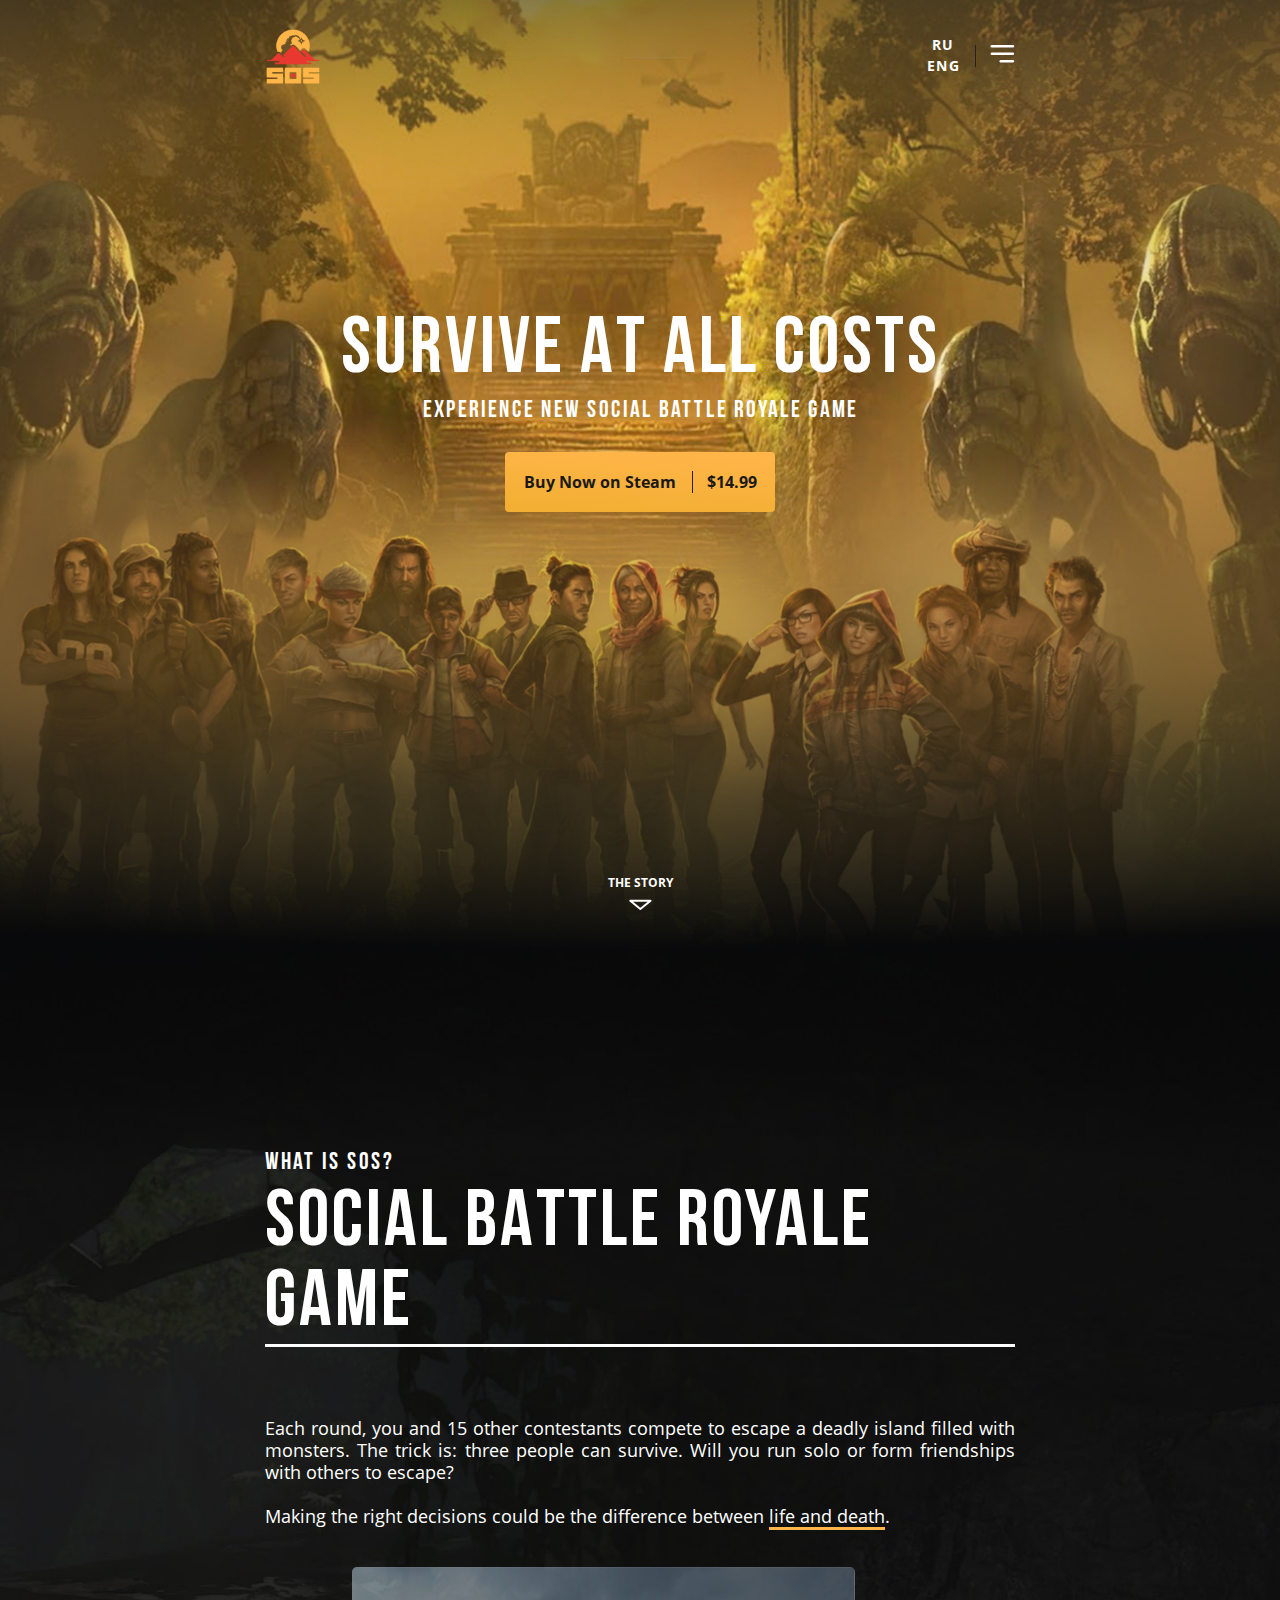
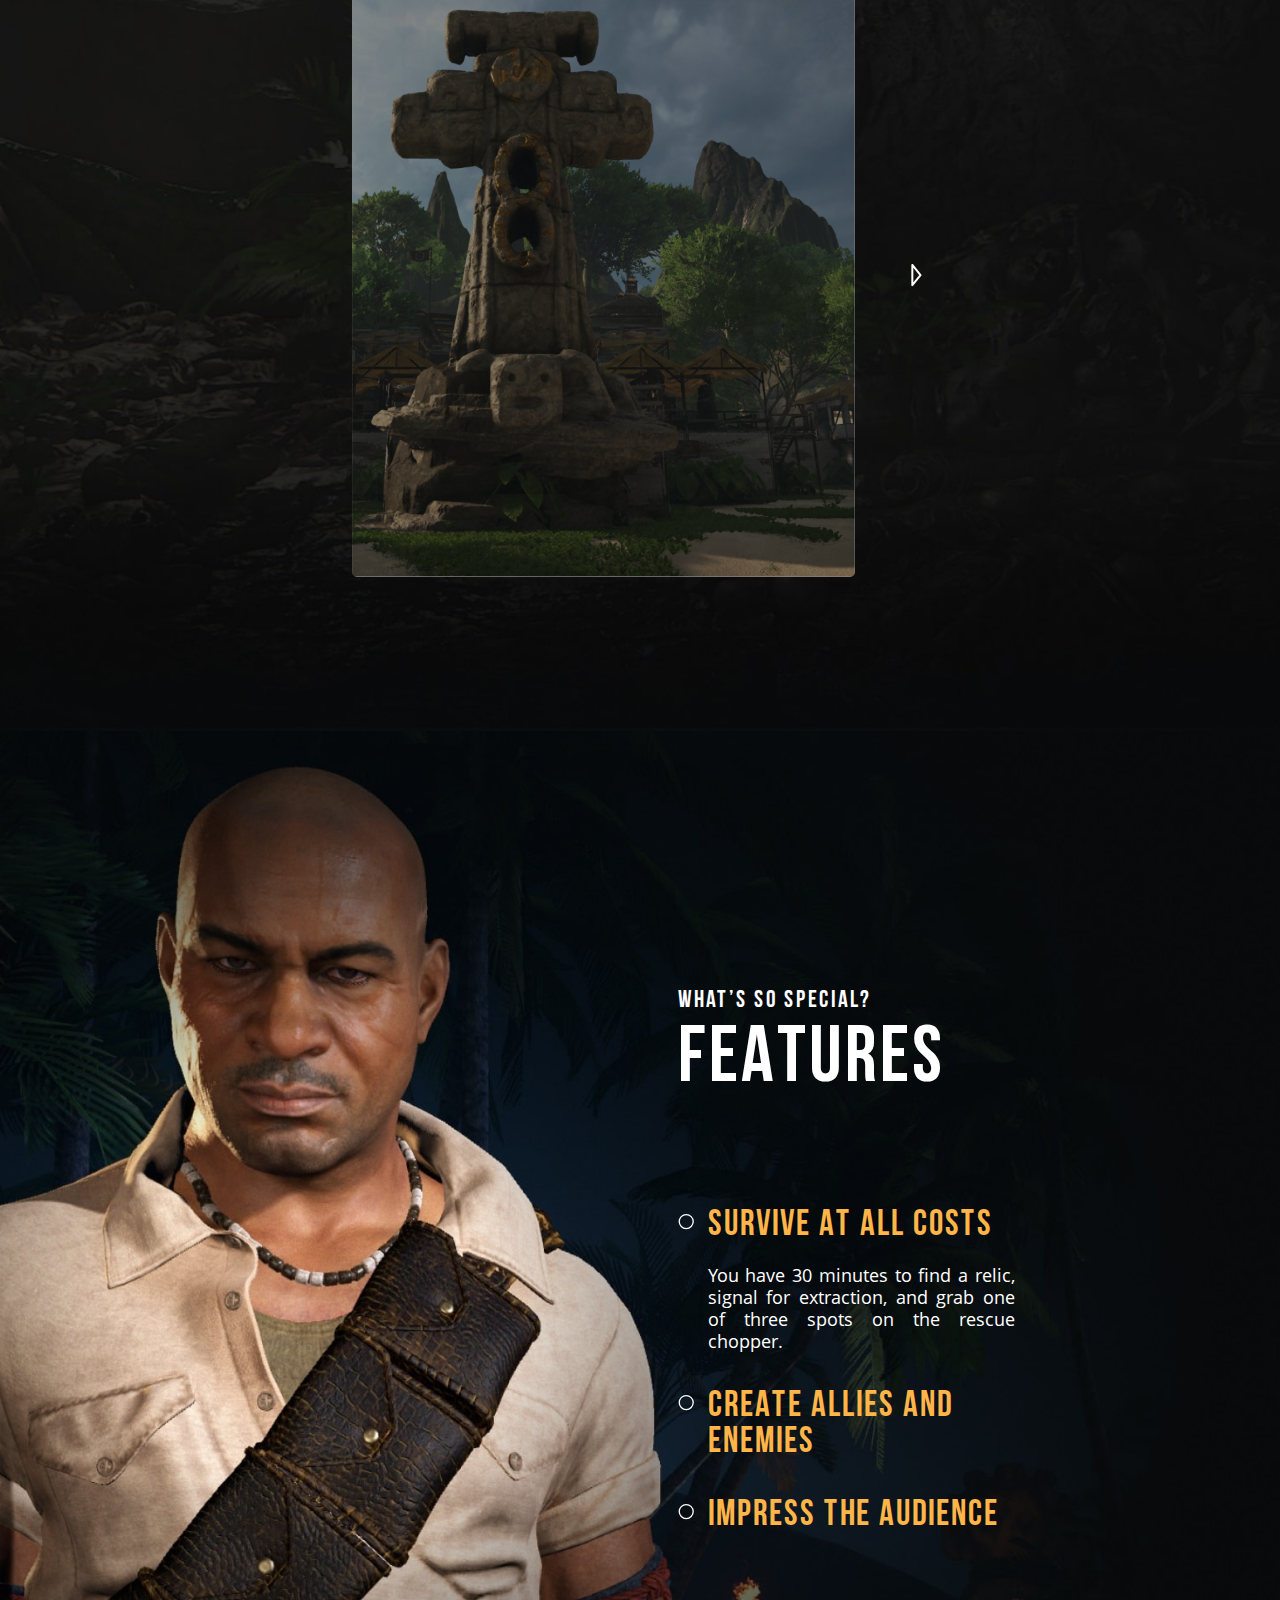
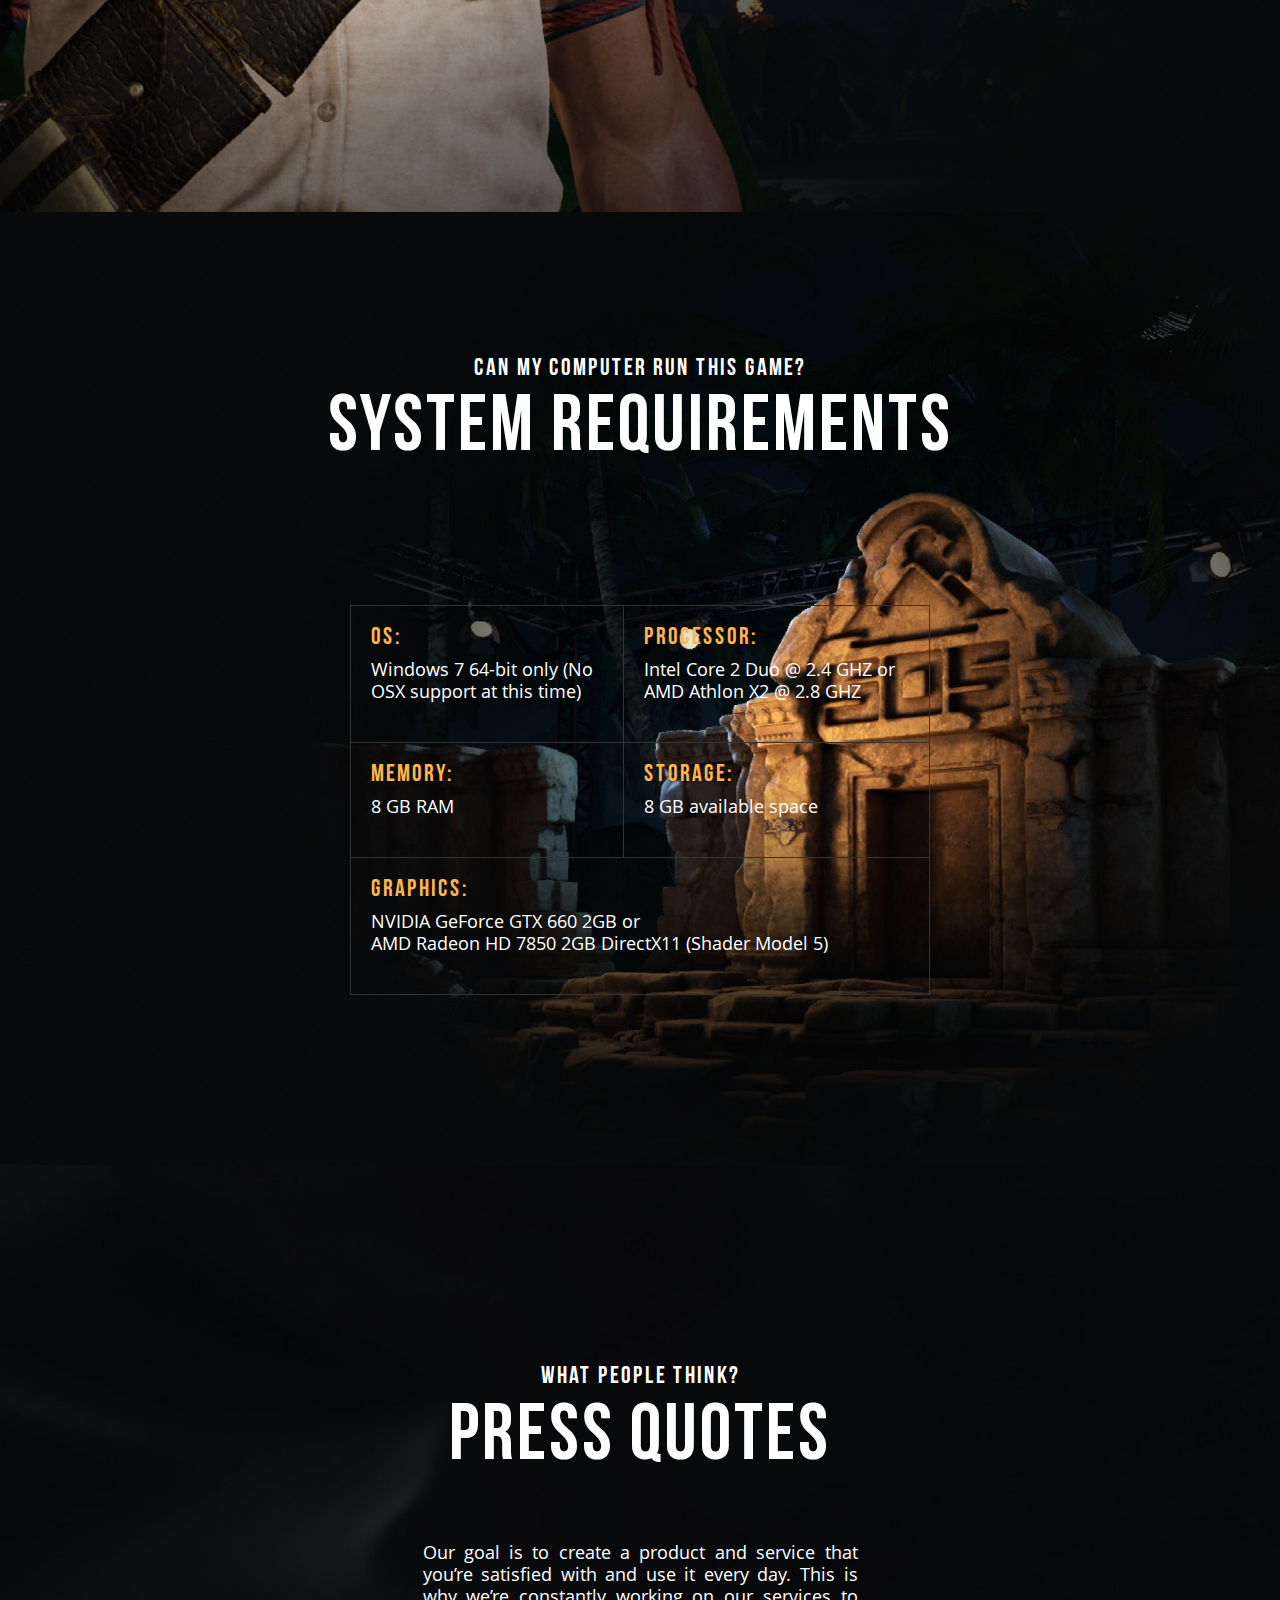
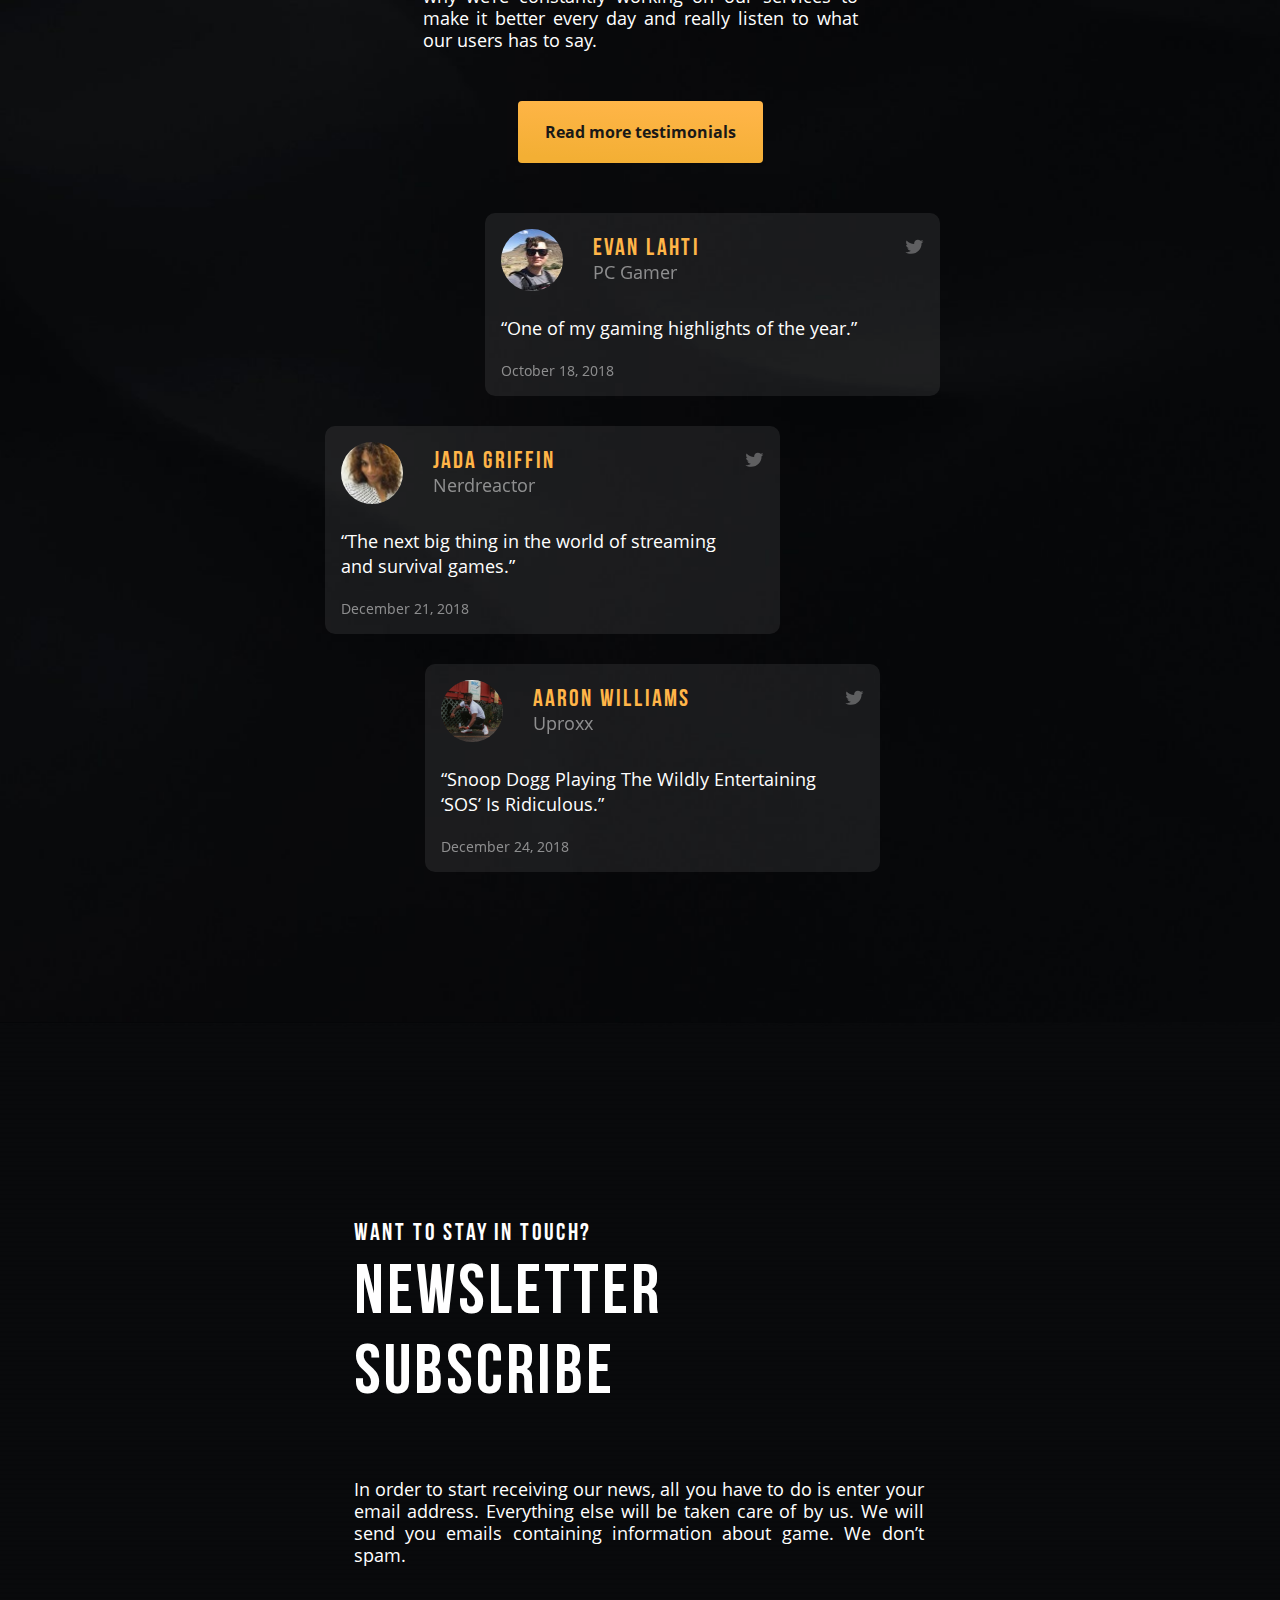
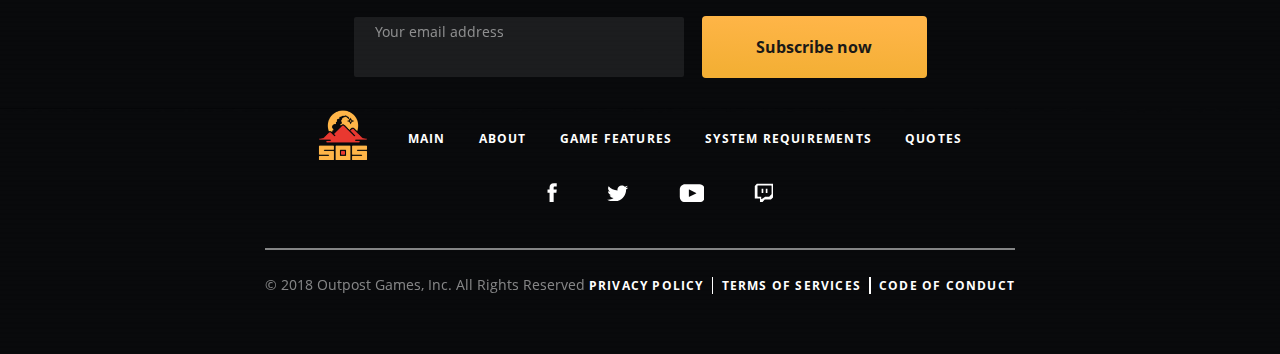
==== src/en/index.html @ 712034c6 "add multilanguages pages" ====
<!DOCTYPE html>
<html lang="en">
<head>
    <meta charset="UTF-8">
    <meta name="viewport" content="width=device-width, initial-scale=1.0">
    <title>Game</title>
    <link rel="stylesheet" href="../css/normalize.css">
    <link rel="stylesheet" href="../css/style.css">
</head>
<body>
    <div class="modal disable">
        <div class="modal-block">
            <div class="modal-text">
                <h2 class="modal-text__header">Site menu:</h2>
                <div class="modal-text__close">
                    &#215;
                </div>
            </div>
            <div class="modal-links">
                <a href="#main" class="modal-links__link">1) main</a>
                <a href="#story" class="modal-links__link">2) about</a>
                <a href="#features" class="modal-links__link">3) game features</a>
                <a href="#system" class="modal-links__link">4) system requirements</a>
                <a href="#quotes" class="modal-links__link">5) quotes</a>
            </div>
        </div>
    </div>

    <section class="hero" id="main">
        <div class="container">
            <nav class="navbar">
                <div class="navbar-logo">
                    <a href="../en/index.html" class="navbar-logo__img">
                        <img src="../img/hero/logo.png" alt="Logo" class="navbar-logo__img">
                    </a>
                </div>
                <div class="navbar-links">
                    <a href="#main" class="navbar-links__link">main</a>
                    <a href="#story" class="navbar-links__link">about</a>
                    <a href="#features" class="navbar-links__link">game features</a>
                    <a href="#system" class="navbar-links__link">system requirements</a>
                    <a href="#quotes" class="navbar-links__link">quotes</a>
                </div>
                <div class="navbar-other">
                    <div class="navbar-lang">
                        <ul>
                            <li><a href="../ru/index.html" class="navbar-lang__item">RU</a></li>
                            <li><a href="../en/index.html" class="navbar-lang__item">ENG</a></li>
                        </ul>
                    </div>
                    <div class="navbar-social">
                        <a href="#" class="navbar-social__item">
                            <img src="../img/hero/xbox.svg" alt="Xbox" class="navbar-social__item-img">
                        </a> 
                        <a href="#" class="navbar-social__item">
                            <img src="../img/hero/steam.svg" alt="Steam" class="navbar-social__item-img">
                        </a>
                    </div>
                    <div class="navbar-menu">
                        <a href="#" class="navbar-menu__item"><img src="../img/hero/menu.svg" alt="Menu"></a>
                    </div>
                </div>
            </nav>
            <!-- /.navbar -->
            <div class="hero-content">
                <h1 class="hero-content__title">SURVIVE AT ALL COSTS</h1>
                <span class="hero-content__subtitle">Experience new social battle royale game</span>
                <button class="btn hero-content__btn">
                    <span class="btn-text">Buy Now on Steam</span>
                    <span class="btn-price">$14.99</span>
                </button>
            </div>
            <!-- /.hero-content -->
            <div class="hero-scroll">
                <a href="#story" class="hero-scroll__a">
                    <span class="hero-scroll__text">The story</span>
                    <img src="../img/hero/scroll-down.svg" alt="scroll-down" class="hero-scroll">
                </a>
            </div>
        </div>
        <!-- /.container -->
    </section>
    <!-- /.hero -->

    <section class="story" id="story">
        <div class="container">
            <div class="story-block">
                <div class="story-text">
                    <span class="story-text__pretitle">What is SOS?</span>
                    <h3 class="story-text__title">social battle royale game</h3>
                    <span class="story-text__subtitle">
                        Each round, you and 15 other contestants compete to
                        escape a deadly island filled with monsters. The trick is: three people can survive. Will you run
                        solo or form friendships with others to escape? 
                        <br><br>
                        Making the right decisions could be the
                        difference between <span class="story-text__subtitle__under">life and death</span>.
                    </span>
                </div>
                <!-- /.story-text -->
                <div class="story-slider">
                    <div class="slider">
                        <img src="../img/story/slider1.jpg" alt="Image 1" class="slider-item item-1">
                        <img src="../img/story/slider2.jpg" alt="Image 2" class="slider-item item-2 disable">
                        <img src="../img/story/slider3.jpg" alt="Image 3" class="slider-item item-3 disable">
                    </div>
                    <div class="slider-arrow"><img src="../img/hero/scroll-down.svg" alt="arrow" class="arrow-right"></div>
                </div>
                <!-- /.story-slider -->
            </div>
            <!-- /.story-block -->
        </div>
        <!-- /.container -->
    </section>
    <!-- /.story -->

    <section class="features" id="features">
        <div class="container">
            <div class="features-block">
                <div class="features-text">
                    <span class="features-text__pretitle">What’s so special?</span>
                    <h3 class="features-text__title">features</h3>
                    <div class="features-plan">
                        <h4 class="features-plan__title">SURVIVE AT ALL COSTS</h4>
                        <span class="features-plan__description">You have 30 minutes to find a relic, signal for extraction, and grab one of three spots on the rescue chopper.</span>
                        <h4 class="features-plan__title">CREATE ALLIES AND ENEMIES</h4>
                        <h4 class="features-plan__title">IMPRESS THE AUDIENCE</h4>
                    </div>
                </div>
                <!-- /.features-text -->
            </div>
            <!-- /.features-block -->
        </div>
        <!-- /.container -->
    </section>
    <!-- /.features -->
    <section class="system" id="system">
        <div class="container">
            <div class="system-block">
                <div class="system-text">
                    <span class="system-text__pretitle">Can My Computer Run this game?</span>
                    <h3 class="system-text__title">system requirements</h3>
                </div>
                <!-- /.system-text -->
                <div class="system-req">
                    <table class="system-table">
                        <tr>
                            <td>
                                <h4 class="system-table__title">OS:</h4>
                                <span class="system-table__subtitle">
                                    Windows 7 64-bit only
                                    (No OSX support at this time)
                                </span>
                            </td>
                            <td>
                                <h4 class="system-table__title">pROCESSOR:</h4>
                                <span class="system-table__subtitle">
                                    Intel Core 2 Duo @ 2.4 GHZ or 
                                    AMD Athlon X2 @ 2.8 GHZ
                                </span>
                            </td>
                        </tr>
                        <tr>
                            <td>
                                <h4 class="system-table__title">mEMORY:</h4>
                                <span class="system-table__subtitle">8 GB RAM</span>
                            </td>
                            <td>
                                <h4 class="system-table__title">storage:</h4>
                                <span class="system-table__subtitle">8 GB available space</span>
                            </td>
                        </tr>
                        <tr>
                            <td colspan="2">
                                <h4 class="system-table__title">GRAPHICS:</h4>
                                <span class="system-table__subtitle">
                                    NVIDIA GeForce GTX 660 2GB or <br>
                                    AMD Radeon HD 7850 2GB DirectX11 (Shader Model 5)
                                </span>
                            </td>
                        </tr>
                    </table>
                </div>
                <!-- /.system-req -->
            </div>
            <!-- /.system-block -->
        </div>
        <!-- /.container -->
    </section>
    <!-- /.system -->
    <section class="quotes" id="quotes">
        <div class="container">
            <div class="quotes-block">
                <div class="quotes-text">
                    <span class="quotes-text__pretitle">What people think?</span>
                    <h3 class="quotes-text__title">Press quotes</h3>
                    <span class="quotes-text__subtitle">
                        Our goal is to create a product and service that you’re satisfied with and use it every day. This is why we’re constantly working on our services to make it better every day and really listen to what our users has to say.
                    </span>
                    <button class="btn quotes-text__btn">
                        <span class="btn-text">Read more testimonials</span>
                    </button>
                </div>
                <!-- /.quotes-text -->
                <div class="quotes-reviews">
                    <div class="quote">
                        <div class="quote-header">
                            <div class="quote-header__person">
                                <img src="../img/quotes/user1.jpg" alt="User1" class="quote-header__img">
                                <div class="quote-header__user">
                                    <span class="quote-header__name">Evan Lahti</span>
                                    <span class="quote-header__work">PC Gamer</span>
                                </div>
                            </div>
                            <div class="quote-header__social">
                                <img src="../img/twitter.svg" alt="twitter" class="quote-header__twitter">
                            </div>
                        </div>
                        <span class="quote-text">
                            “One of my gaming highlights of the year.”
                        </span>
                        <span class="quote-footer">
                            October 18, 2018
                        </span>
                    </div>
                    <!-- /.quote -->

                    <div class="quote">
                        <div class="quote-header">
                            <div class="quote-header__person">
                                <img src="../img/quotes/user2.jpg" alt="User2" class="quote-header__img">
                                <div class="quote-header__user">
                                    <span class="quote-header__name">Jada Griffin</span>
                                    <span class="quote-header__work">Nerdreactor</span>
                                </div>
                            </div>
                            <div class="quote-header__social">
                                <img src="../img/twitter.svg" alt="twitter" class="quote-header__twitter">
                            </div>
                        </div>
                        <span class="quote-text">
                            “The next big thing in the world of streaming and survival games.”
                        </span>
                        <span class="quote-footer">
                            December 21, 2018
                        </span>
                    </div>
                    <!-- /.quote -->

                    <div class="quote quote-third">
                        <div class="quote-header">
                            <div class="quote-header__person">
                                <img src="../img/quotes/user3.jpg" alt="User3" class="quote-header__img">
                                <div class="quote-header__user">
                                    <span class="quote-header__name">Aaron Williams</span>
                                    <span class="quote-header__work">Uproxx</span>
                                </div>
                            </div>
                            <div class="quote-header__social">
                                <img src="../img/twitter.svg" alt="twitter" class="quote-header__twitter">
                            </div>
                        </div>
                        <span class="quote-text">
                            “Snoop Dogg Playing The Wildly Entertaining ‘SOS’ Is Ridiculous.”
                        </span>
                        <span class="quote-footer">
                            December 24, 2018
                        </span>
                    </div>
                    <!-- /.quote -->
                </div>
                <!-- /.quotes-reviews -->
            </div>
            <!-- /.quotes-block -->
        </div>
        <!-- /.container -->
    </section>
    <!-- /.quotes -->
    <section class="subscribe">
        <div class="container">
            <div class="subscribe-block">
                <div class="subscribe-img">
                    <img src="../img/subscribe/image.jpg" alt="subscribe" class="subscribe-img_image">
                </div>
                <!-- /.subscribe-img -->
                <div class="subscribe-text">
                    <span class="subscribe-text__pretitle">Want to stay in touch?</span>
                    <h3 class="subscribe-text__title">newsletter SUBSCRIBE</h3>
                    <span class="subscribe-text__subtitle">
                        In order to start receiving our news, all you have to do is enter your email address. Everything else will be taken care of by us. We will send you emails containing information about game. We don’t spam.
                    </span>

                    <form action="#" class="subscribe__form">
                        <input type="text" required minlength="2" maxlength="24" class="input subscribe-input">
                        <button class="btn subscribe-text__btn">
                            <span class="btn-text">Subscribe now</span>
                        </button>
                    </form>
                </div>
                <!-- /.subscribe-text -->
            </div>
            <!-- /.subscribe-block -->
        </div>
        <!-- /.container -->
    </section>
    <!-- /.subscribe -->
    <footer class="footer">
        <div class="container">
            <div class="footer-block">
                <div class="footer-data">
                    <div class="footer-data-logo">
                        <img src="../img/footer/logo.png" alt="Logo" class="footer-data-logo__img">
                    </div>
                    <div class="footer-data-url">
                        <ul class="footer-data-url__list">
                            <li class="footer-data-url__link"><a href="#main" class="footer-data-url__url">MAIN</a></li>
                            <li class="footer-data-url__link"><a href="#story" class="footer-data-url__url">about</a></li>
                            <li class="footer-data-url__link"><a href="#features" class="footer-data-url__url">game features</a></li>
                            <li class="footer-data-url__link"><a href="#system" class="footer-data-url__url">System requirements</a></li>
                            <li class="footer-data-url__link"><a href="#quotes" class="footer-data-url__url">quotes</a></li>
                        </ul>
                    </div>
                    <div class="footer-data-social">
                        <ul class="footer-data-social__list">
                            <li class="footer-data-social__link"><a href="#" class="footer-data-social__url url_1"></a></li>
                            <li class="footer-data-social__link"><a href="#" class="footer-data-social__url url_2"></a></li>
                            <li class="footer-data-social__link"><a href="#" class="footer-data-social__url url_3"></a></li>
                            <li class="footer-data-social__link"><a href="#" class="footer-data-social__url url_4"></a></li>
                        </ul>
                    </div>
                </div>
                <!-- /.footer-data -->
                <div class="footer-copy">
                    <div class="footer-copy-copyright">
                        <span class="footer-copy-copyright__text">
                            &#169; 2018 Outpost Games, Inc. All Rights Reserved
                        </span>
                    </div>
                    <div class="footer-copy-privacy">
                        <a href="#" class="footer-copy-privacy__link">Privacy Policy</a>
                        <a href="#" class="footer-copy-privacy__link">Terms of Services</a>
                        <a href="#" class="footer-copy-privacy__link">Code of Conduct</a>
                    </div>
                </div>
                <!-- /.footer-copy -->
            </div>
            <!-- /.footer-block -->
        </div>
        <!-- /.container -->
    </footer>
    <!-- /.footer -->
    <script src="../js/main.js"></script>
</body>
</html>
---- src/css/style.css ----
@font-face {
  font-family: 'Bebas Neue Bold';
  src: url("../fonts/Bebas/BebasNeueBold.eot");
  src: url("../fonts/Bebas/BebasNeueBold.eot?#iefix") format("embedded-opentype"), url("../fonts/Bebas/BebasNeueBold.woff") format("woff"), url("../fonts/Bebas/BebasNeueBold.ttf") format("truetype");
  font-weight: normal;
  font-style: normal;
}

@font-face {
  font-family: 'Open Sans Regular';
  src: url("../fonts/OpenSans/OpenSans-Regular.eot");
  src: url("../fonts/OpenSans/OpenSans-Regular.eot?#iefix") format("embedded-opentype"), url("../fonts/OpenSans/OpenSans-Regular.woff") format("woff"), url("../fonts/OpenSans/OpenSans-Regular.ttf") format("truetype");
  font-weight: normal;
  font-style: normal;
}

@font-face {
  font-family: 'Open Sans Bold';
  src: url("../fonts/OpenSans/OpenSans-Bold.eot");
  src: url("../fonts/OpenSans/OpenSans-Bold.eot?#iefix") format("embedded-opentype"), url("../fonts/OpenSans/OpenSans-Bold.woff") format("woff"), url("../fonts/OpenSans/OpenSans-Bold.ttf") format("truetype");
  font-weight: normal;
  font-style: normal;
}

* {
  -webkit-box-sizing: border-box;
          box-sizing: border-box;
}

body {
  font-family: 'Open Sans Regular', sans-serif;
  font-weight: 300;
  color: #1A1917;
  font-size: 18px;
}

.container {
  width: 1240px;
  margin: auto;
}

.btn {
  border: none;
  background: linear-gradient(183.46deg, #FFB548 11.27%, #F3AF34 90.4%);
  border-radius: 4px;
  cursor: pointer;
  -webkit-transition: 1s;
  transition: 1s;
}

.btn-text, .btn-price {
  font-size: 16px;
  line-height: 22px;
  color: #1A1917;
  font-family: 'Open Sans Bold', sans-serif;
  font-weight: 900;
}

.btn-price {
  margin-left: 26px;
  position: relative;
}

.btn-price::before {
  content: '';
  position: absolute;
  left: -15px;
  top: 0;
  height: 100%;
  width: 1px;
  background-color: #222;
}

.btn:hover {
  background: #ffca7b;
}

input {
  border-style: none;
  background: rgba(255, 255, 255, 0.08);
  border-radius: 5px;
  border-radius: 2px;
  font-size: 16px;
  line-height: 24px;
  color: #FFB548;
  padding: 26px 0 5px 21px;
}

input:focus {
  outline: none;
  border: 1px solid #FFB548;
}

input:active, input:hover, input:focus {
  outline: 0;
  outline-offset: 0;
}

button:active, button:focus {
  outline: none;
}

button::-moz-focus-inner {
  border: 0;
}

input, textarea, select {
  -webkit-appearance: none;
}

table {
  border-collapse: collapse;
  border: 1px solid #333;
}

td, th {
  padding: 20px 20px 40px 20px;
  border: 1px solid #333;
}

@media (max-width: 1320px) {
  .container {
    width: 750px;
  }
}

@media (max-width: 820px) {
  .container {
    max-width: 700px;
    width: 85%;
  }
  .btn {
    font-size: 14px;
    line-height: 19px;
  }
  td, th {
    padding: 9px;
  }
}

.hero {
  padding-top: 20px;
  background: url("../img/hero/bg.jpg") no-repeat center top/cover;
}

.hero-content {
  display: -webkit-box;
  display: -ms-flexbox;
  display: flex;
  -webkit-box-orient: vertical;
  -webkit-box-direction: normal;
      -ms-flex-direction: column;
          flex-direction: column;
  margin-top: 220px;
  margin-bottom: 360px;
}

.hero-content__title {
  margin: 0;
  margin-bottom: 7px;
  text-align: center;
  font-size: 80px;
  line-height: 80px;
  letter-spacing: 3px;
  color: #FFFFFF;
  font-family: Bebas Neue Bold, sans-serif;
  font-weight: 900;
}

.hero-content__subtitle {
  margin-bottom: 29px;
  text-align: center;
  font-size: 24px;
  line-height: 24px;
  letter-spacing: 2px;
  color: #FFFFFF;
  display: inline-block;
  font-family: Bebas Neue Bold, sans-serif;
  font-weight: 900;
}

.hero-content__btn {
  margin: auto;
  width: 270px;
  height: 60px;
}

.hero-scroll {
  padding-bottom: 20px;
}

.hero-scroll__a {
  display: -webkit-box;
  display: -ms-flexbox;
  display: flex;
  -webkit-box-align: center;
      -ms-flex-align: center;
          align-items: center;
  -webkit-box-orient: vertical;
  -webkit-box-direction: normal;
      -ms-flex-direction: column;
          flex-direction: column;
  -webkit-box-pack: center;
      -ms-flex-pack: center;
          justify-content: center;
  text-decoration: none;
}

.hero-scroll__text {
  font-size: 12px;
  line-height: 22px;
  text-transform: uppercase;
  color: #FFFFFF;
  margin-bottom: 5px;
  font-family: 'Open Sans Bold', sans-serif;
  font-weight: 900;
}

.disable {
  display: none;
}

.modal {
  position: fixed;
  height: 100%;
  width: 100%;
  background: rgba(0, 0, 0, 0.5);
  z-index: 1000;
}

.modal-block {
  color: #1A1917;
  padding: 15px 30px 30px 30px;
  position: fixed;
  top: 50%;
  left: 50%;
  transform: translate(-50%, -50%);
  -webkit-transform: translate(-50%, -50%);
  -moz-transform: translate(-50%, -50%);
  -ms-transform: translate(-50%, -50%);
  -o-transform: translate(-50%, -50%);
  width: 400px;
  border-radius: 30px;
  background: #fff;
}

.modal-text {
  position: relative;
  display: -webkit-box;
  display: -ms-flexbox;
  display: flex;
  -webkit-box-pack: justify;
      -ms-flex-pack: justify;
          justify-content: space-between;
  -webkit-box-align: center;
      -ms-flex-align: center;
          align-items: center;
  margin-bottom: 20px;
}

.modal-text__header {
  font-size: 28px;
  line-height: 24px;
  font-family: 'Open Sans Bold', sans-serif;
  font-weight: 900;
}

.modal-text__close {
  font-size: 34px;
  cursor: pointer;
}

.modal-text::after {
  content: '';
  position: absolute;
  height: 1px;
  width: 100%;
  background: #000;
  left: 0;
  bottom: 0;
}

.modal-links {
  display: -webkit-box;
  display: -ms-flexbox;
  display: flex;
  -webkit-box-orient: vertical;
  -webkit-box-direction: normal;
      -ms-flex-direction: column;
          flex-direction: column;
}

.modal-links__link {
  margin-bottom: 10px;
  text-decoration: underline;
  text-transform: uppercase;
  font-size: 14px;
  line-height: 16px;
  letter-spacing: 0.1em;
  color: #1A1917;
  font-family: 'Open Sans Bold', sans-serif;
  font-weight: 900;
}

@media (max-width: 820px) {
  .hero-content {
    margin-top: 175px;
    margin-bottom: 175px;
  }
  .hero-content__title {
    font-size: 33px;
    line-height: 33px;
  }
  .hero-content__subtitle {
    font-size: 18px;
    line-height: 18px;
  }
  .hero-content__btn {
    width: 260px;
    height: 44px;
  }
  .modal-block {
    max-width: 600px;
    width: 90%;
  }
}

.navbar {
  display: -webkit-box;
  display: -ms-flexbox;
  display: flex;
  -webkit-box-pack: justify;
      -ms-flex-pack: justify;
          justify-content: space-between;
  -webkit-box-align: center;
      -ms-flex-align: center;
          align-items: center;
}

.navbar-logo {
  width: 55px;
  height: 55px;
}

.navbar-logo__img {
  width: 55px;
  height: 55px;
}

.navbar-links__link {
  text-decoration: none;
  text-transform: uppercase;
  margin-right: 30px;
  font-size: 14px;
  line-height: 16px;
  letter-spacing: 0.1em;
  color: #FFFFFF;
  font-family: 'Open Sans Bold', sans-serif;
  font-weight: 900;
}

.navbar-links__link:hover {
  -webkit-transition: .3s;
  transition: .3s;
  color: #FFB548;
}

.navbar-links__link:last-child {
  margin-right: 0;
}

.navbar-other {
  display: -webkit-box;
  display: -ms-flexbox;
  display: flex;
  -webkit-box-align: center;
      -ms-flex-align: center;
          align-items: center;
}

.navbar-lang {
  margin-top: -5px;
  text-align: center;
}

.navbar-lang__item {
  text-decoration: none;
  font-size: 14px;
  line-height: 16px;
  letter-spacing: 0.1em;
  text-transform: uppercase;
  color: #FFFFFF;
  font-family: 'Open Sans Bold', sans-serif;
  font-weight: 900;
}

.navbar-lang__item:hover {
  -webkit-transition: .3s;
  transition: .3s;
  color: #FFB548;
}

.navbar-lang ul {
  list-style: none;
}

.navbar-social {
  position: relative;
  margin-left: 47px;
}

.navbar-social__item {
  text-decoration: none;
}

.navbar-social__item:last-child {
  margin-left: 10px;
}

.navbar-social::before {
  content: '';
  position: absolute;
  left: -15px;
  top: 0;
  height: 100%;
  width: 0.1px;
  background-color: #222;
}

.navbar-menu {
  display: none;
  margin-left: 30px;
  position: relative;
}

.navbar-menu::before {
  content: '';
  position: absolute;
  left: -15px;
  top: 0;
  height: 100%;
  width: 0.1px;
  background-color: #222;
}

@media (max-width: 1320px) {
  .navbar-links, .navbar-social {
    display: none;
  }
  .navbar-menu {
    display: block;
  }
}

@media (max-width: 820px) {
  .navbar-logo {
    width: 33px;
    height: 33px;
  }
  .navbar-logo__img {
    width: 33px;
    height: 33px;
  }
}

.story {
  padding-top: 200px;
  padding-bottom: 150px;
  background: url("../img/story/bg.jpg") no-repeat center top/cover;
  color: #FFFFFF;
}

.story-block {
  display: -webkit-box;
  display: -ms-flexbox;
  display: flex;
  -webkit-box-align: center;
      -ms-flex-align: center;
          align-items: center;
  -webkit-box-pack: justify;
      -ms-flex-pack: justify;
          justify-content: space-between;
}

.story-text {
  -ms-flex-preferred-size: 48%;
      flex-basis: 48%;
}

.story-text__pretitle {
  font-size: 24px;
  line-height: 24px;
  letter-spacing: 2px;
  font-family: Bebas Neue Bold, sans-serif;
  font-weight: 900;
}

.story-text__title {
  position: relative;
  font-size: 80px;
  line-height: 80px;
  letter-spacing: 3px;
  text-transform: uppercase;
  margin: 0;
  margin-top: 10px;
  margin-bottom: 72px;
  font-family: Bebas Neue Bold, sans-serif;
  font-weight: 900;
}

.story-text__title::after {
  content: '';
  position: absolute;
  left: 0px;
  bottom: -2px;
  height: 3px;
  width: 100%;
  background-color: #FFFFFF;
}

.story-text__subtitle {
  text-align: justify;
  font-size: 18px;
  line-height: 22px;
  display: inline-block;
  margin-left: 190px;
  font-family: 'Open Sans Regular', sans-serif;
  font-weight: 300;
}

.story-text__subtitle__under {
  position: relative;
}

.story-text__subtitle__under::after {
  content: '';
  position: absolute;
  left: 0px;
  bottom: -2px;
  height: 3px;
  width: 100%;
  background-color: #FFB548;
}

.story-slider {
  display: -webkit-box;
  display: -ms-flexbox;
  display: flex;
  -webkit-box-pack: justify;
      -ms-flex-pack: justify;
          justify-content: space-between;
  -webkit-box-align: center;
      -ms-flex-align: center;
          align-items: center;
}

.slider-item {
  width: 503px;
  height: 610px;
  border-radius: 5px;
  -webkit-transition: .5s;
  transition: .5s;
  -webkit-animation: show 1s 1;
          animation: show 1s 1;
  opacity: .5;
  -webkit-animation-fill-mode: forwards;
          animation-fill-mode: forwards;
  -webkit-animation-delay: 0s;
          animation-delay: 0s;
}

.slider-arrow {
  margin-left: 50px;
}

.slider-arrow:hover {
  cursor: pointer;
}

.arrow-right {
  -webkit-transform: rotate(-90deg);
          transform: rotate(-90deg);
}

@-webkit-keyframes show {
  0% {
    opacity: .5;
  }
  100% {
    opacity: 1;
  }
}

@keyframes show {
  0% {
    opacity: .5;
  }
  100% {
    opacity: 1;
  }
}

@media (max-width: 1320px) {
  .story-block {
    -webkit-box-orient: vertical;
    -webkit-box-direction: normal;
        -ms-flex-direction: column;
            flex-direction: column;
  }
  .story-text {
    -ms-flex-preferred-size: fill;
        flex-basis: fill;
    margin-bottom: 40px;
  }
  .story-text__subtitle {
    margin-left: 0;
  }
}

@media (max-width: 820px) {
  .story {
    padding-top: 48px;
    padding-bottom: 37px;
  }
  .story-text__pretitle {
    font-size: 18px;
    line-height: 18px;
  }
  .story-text__title {
    font-size: 33px;
    line-height: 33px;
    margin-top: 5px;
    margin-bottom: 34px;
  }
  .story-text__title::after {
    bottom: -4px;
  }
  .story-text__subtitle {
    font-size: 14px;
    line-height: 16px;
  }
  .slider-item {
    max-width: 503px;
    max-height: 610px;
    width: 85%;
    height: 85%;
  }
  .slider-arrow {
    margin-left: 30px;
  }
  .arrow-right {
    -webkit-transform: rotate(-90deg);
            transform: rotate(-90deg);
  }
}

.features {
  padding-top: 258px;
  padding-bottom: 258px;
  background: url("../img/features/bg.jpg") no-repeat center top/cover;
}

.features-block {
  display: -webkit-box;
  display: -ms-flexbox;
  display: flex;
  color: #FFFFFF;
  -webkit-box-pack: end;
      -ms-flex-pack: end;
          justify-content: flex-end;
  -webkit-box-align: center;
      -ms-flex-align: center;
          align-items: center;
}

.features-text {
  display: -webkit-box;
  display: -ms-flexbox;
  display: flex;
  -webkit-box-orient: vertical;
  -webkit-box-direction: normal;
      -ms-flex-direction: column;
          flex-direction: column;
  -ms-flex-preferred-size: 45%;
      flex-basis: 45%;
}

.features-text__pretitle {
  font-size: 24px;
  line-height: 24px;
  letter-spacing: 2px;
  font-family: Bebas Neue Bold, sans-serif;
  font-weight: 900;
}

.features-text__title {
  font-size: 80px;
  line-height: 80px;
  letter-spacing: 3px;
  text-transform: uppercase;
  margin: 0;
  margin-top: 8px;
  margin-bottom: 70px;
  font-family: Bebas Neue Bold, sans-serif;
  font-weight: 900;
}

.features-plan {
  margin-left: 30px;
}

.features-plan__title {
  position: relative;
  margin: 0;
  margin-top: 37px;
  margin-bottom: 20px;
  font-size: 36px;
  line-height: 36px;
  letter-spacing: 2px;
  color: #FFB548;
  font-family: Bebas Neue Bold, sans-serif;
  font-weight: 900;
}

.features-plan__title:first {
  margin: 0;
  margin-bottom: 5px;
}

.features-plan__title::before {
  content: url(../img/features/round.svg);
  position: absolute;
  left: -30px;
  top: -5px;
}

.features-plan__description {
  display: inline-block;
  font-size: 18px;
  line-height: 22px;
  text-align: justify;
  max-width: 365px;
  width: 100%;
  font-family: 'Open Sans Regular', sans-serif;
  font-weight: 300;
}

@media (max-width: 820px) {
  .features {
    padding-top: 85px;
    padding-bottom: 85px;
  }
  .features-text {
    -ms-flex-preferred-size: 50%;
        flex-basis: 50%;
  }
  .features-text__pretitle {
    font-size: 18px;
    line-height: 18px;
  }
  .features-text__title {
    font-size: 33px;
    line-height: 33px;
    margin-top: 2px;
    margin-bottom: 30px;
  }
  .features-plan__title {
    margin-top: 27px;
    margin-bottom: 10px;
    font-size: 21px;
    line-height: 21px;
  }
  .features-plan__description {
    font-size: 14px;
    line-height: 16px;
  }
}

@media (max-width: 420px) {
  .features-text {
    -ms-flex-preferred-size: 70%;
        flex-basis: 70%;
  }
}

.system {
  padding-top: 145px;
  padding-bottom: 170px;
  background: url("../img/system/bg.jpg") no-repeat center top/cover;
  color: #FFFFFF;
}

.system-text {
  text-align: center;
}

.system-text__pretitle {
  font-size: 24px;
  line-height: 24px;
  letter-spacing: 2px;
  font-family: Bebas Neue Bold, sans-serif;
  font-weight: 900;
}

.system-text__title {
  margin: 0;
  margin-top: 9px;
  margin-bottom: 135px;
  font-size: 80px;
  line-height: 80px;
  letter-spacing: 3px;
  text-transform: uppercase;
  font-family: Bebas Neue Bold, sans-serif;
  font-weight: 900;
}

.system-table {
  width: 580px;
}

.system-table__title {
  margin: 0;
  margin-bottom: 8px;
  font-size: 24px;
  line-height: 24px;
  letter-spacing: 2px;
  color: #FFB548;
  font-family: Bebas Neue Bold, sans-serif;
  font-weight: 900;
}

.system-table__subtitle {
  font-size: 18px;
  line-height: 22px;
  font-family: 'Open Sans Regular', sans-serif;
  font-weight: 300;
}

@media (max-width: 1320px) {
  .system-req {
    display: -webkit-box;
    display: -ms-flexbox;
    display: flex;
    -webkit-box-pack: center;
        -ms-flex-pack: center;
            justify-content: center;
  }
}

@media (max-width: 820px) {
  .system {
    padding-top: 68px;
    padding-bottom: 203px;
  }
  .system-text {
    text-align: center;
  }
  .system-text__pretitle {
    font-size: 18px;
    line-height: 18px;
  }
  .system-text__title {
    margin-top: 5px;
    margin-bottom: 71px;
    font-size: 33px;
    line-height: 33px;
  }
  .system-table {
    max-width: 580px;
    width: 95%;
  }
  .system-table__title {
    margin: 0;
    margin-bottom: 6px;
    font-size: 18px;
    line-height: 18px;
  }
  .system-table__subtitle {
    font-size: 14px;
    line-height: 16px;
  }
}

.quotes {
  padding-top: 200px;
  padding-bottom: 150px;
  background: url("../img/quotes/bg.jpg") no-repeat center top/cover;
  color: #FFFFFF;
}

.quotes-block {
  display: -webkit-box;
  display: -ms-flexbox;
  display: flex;
  -webkit-box-align: center;
      -ms-flex-align: center;
          align-items: center;
  -webkit-box-pack: justify;
      -ms-flex-pack: justify;
          justify-content: space-between;
}

.quotes-text {
  -ms-flex-preferred-size: 48%;
      flex-basis: 48%;
}

.quotes-text__pretitle {
  font-size: 24px;
  line-height: 24px;
  letter-spacing: 2px;
  font-family: Bebas Neue Bold, sans-serif;
  font-weight: 900;
}

.quotes-text__title {
  position: relative;
  font-size: 80px;
  line-height: 80px;
  letter-spacing: 3px;
  text-transform: uppercase;
  margin: 0;
  margin-top: 10px;
  margin-bottom: 62px;
  font-family: Bebas Neue Bold, sans-serif;
  font-weight: 900;
}

.quotes-text__subtitle {
  text-align: justify;
  font-size: 18px;
  line-height: 22px;
  display: inline-block;
  max-width: 435px;
  margin-bottom: 50px;
  font-family: 'Open Sans Regular', sans-serif;
  font-weight: 300;
}

.quotes-text__btn {
  padding: 20px 27px;
}

.quotes-reviews {
  width: 630px;
}

.quote {
  display: block;
  width: 455px;
  background: rgba(255, 255, 255, 0.08);
  border-radius: 10px;
  padding: 16px;
  margin-bottom: 30px;
  margin-right: 0;
}

.quote-header {
  display: -webkit-box;
  display: -ms-flexbox;
  display: flex;
  -webkit-box-pack: justify;
      -ms-flex-pack: justify;
          justify-content: space-between;
  -webkit-box-align: center;
      -ms-flex-align: center;
          align-items: center;
  margin-bottom: 25px;
}

.quote-header__person {
  display: -webkit-box;
  display: -ms-flexbox;
  display: flex;
  -webkit-box-pack: justify;
      -ms-flex-pack: justify;
          justify-content: space-between;
  -webkit-box-align: center;
      -ms-flex-align: center;
          align-items: center;
}

.quote-header__img {
  border-radius: 50%;
  width: 62px;
  height: 62px;
}

.quote-header__user {
  margin-left: 30px;
  display: -webkit-box;
  display: -ms-flexbox;
  display: flex;
  -webkit-box-orient: vertical;
  -webkit-box-direction: normal;
      -ms-flex-direction: column;
          flex-direction: column;
}

.quote-header__name {
  color: #FFB548;
  font-size: 24px;
  line-height: 24px;
  letter-spacing: 2px;
  font-family: Bebas Neue Bold, sans-serif;
  font-weight: 900;
}

.quote-header__work {
  font-size: 18px;
  line-height: 22px;
  opacity: .5;
  font-family: 'Open Sans Regular', sans-serif;
  font-weight: 300;
}

.quote-header__social {
  margin-top: -26px;
}

.quote-text {
  display: inline-block;
  max-width: 407px;
  font-size: 18px;
  line-height: 25px;
  margin-bottom: 20px;
  font-family: 'Open Sans Regular', sans-serif;
  font-weight: 300;
}

.quote-footer {
  display: block;
  font-size: 14px;
  line-height: 19px;
  opacity: .5;
  font-family: 'Open Sans Regular', sans-serif;
  font-weight: 300;
}

.quote:first-child {
  margin-left: 160px;
}

.quote:last-child {
  margin-bottom: 0;
  margin-left: 100px;
}

@media (max-width: 1320px) {
  .quotes-block {
    -webkit-box-orient: vertical;
    -webkit-box-direction: normal;
        -ms-flex-direction: column;
            flex-direction: column;
  }
  .quotes-text {
    text-align: center;
  }
  .quotes-text__btn {
    display: block;
    margin: auto;
  }
  .quotes-reviews {
    margin-top: 50px;
  }
}

@media (max-width: 820px) {
  .quotes {
    padding-top: 48px;
    padding-bottom: 37px;
  }
  .quotes-text__pretitle {
    font-size: 18px;
    line-height: 18px;
  }
  .quotes-text__title {
    font-size: 33px;
    line-height: 33px;
    margin-top: 5px;
    margin-bottom: 34px;
  }
  .quotes-text__subtitle {
    font-size: 14px;
    line-height: 16px;
  }
  .quotes-text__btn {
    padding: 13px 15px;
  }
  .quotes-reviews {
    max-width: 630px;
    width: 100%;
  }
  .quote {
    max-width: 630px;
    width: 100%;
  }
  .quote-header {
    margin-bottom: 15px;
  }
  .quote-header__img {
    width: 40px;
    height: 40px;
  }
  .quote-header__user {
    margin-left: 23px;
  }
  .quote-header__name {
    font-size: 21px;
    line-height: 21px;
  }
  .quote-header__work {
    font-size: 14px;
  }
  .quote-text {
    font-size: 14px;
    line-height: 19px;
    margin-bottom: 15px;
  }
  .quote-footer {
    font-size: 12px;
    line-height: 16px;
  }
  .quote:first-child {
    margin-left: 0;
  }
  .quote:last-child {
    margin-bottom: 0;
    margin-left: 0;
  }
}

.subscribe {
  padding-top: 200px;
  background: url("../img/subscribe/bg.jpg") no-repeat center top/cover;
  color: #FFFFFF;
}

.subscribe-block {
  display: -webkit-box;
  display: -ms-flexbox;
  display: flex;
  -webkit-box-align: center;
      -ms-flex-align: center;
          align-items: center;
  -ms-flex-pack: distribute;
      justify-content: space-around;
}

.subscribe-text {
  -ms-flex-preferred-size: 48%;
      flex-basis: 48%;
}

.subscribe-text__pretitle {
  font-size: 24px;
  line-height: 24px;
  letter-spacing: 2px;
  font-family: Bebas Neue Bold, sans-serif;
  font-weight: 900;
}

.subscribe-text__title {
  position: relative;
  font-size: 70px;
  line-height: 80px;
  letter-spacing: 3px;
  max-width: 677px;
  text-transform: uppercase;
  margin: 0;
  margin-top: 10px;
  margin-bottom: 62px;
  font-family: Bebas Neue Bold, sans-serif;
  font-weight: 900;
}

.subscribe-text__subtitle {
  position: relative;
  text-align: justify;
  font-size: 18px;
  line-height: 22px;
  display: inline-block;
  max-width: 570px;
  position: relative;
  margin-bottom: 50px;
  font-family: 'Open Sans Regular', sans-serif;
  font-weight: 300;
}

.subscribe-text__subtitle::after {
  content: 'Your email address';
  position: absolute;
  left: 21px;
  top: 144px;
  color: #FFFFFF;
  font-size: 14px;
  line-height: 19px;
  opacity: 0.5;
}

.subscribe-text__btn {
  padding: 20px 27px;
  width: 225px;
}

.subscribe__form {
  display: -webkit-box;
  display: -ms-flexbox;
  display: flex;
  -webkit-box-align: center;
      -ms-flex-align: center;
          align-items: center;
  margin-bottom: 30px;
}

.subscribe-input {
  height: 60px;
  width: 330px;
  margin-right: 18px;
}

@media (max-width: 1320px) {
  .subscribe-img {
    display: none;
  }
}

@media (max-width: 820px) {
  .subscribe {
    padding-top: 70px;
  }
  .subscribe-text {
    -ms-flex-preferred-size: 100%;
        flex-basis: 100%;
  }
  .subscribe-text__pretitle {
    font-size: 18px;
    line-height: 18px;
  }
  .subscribe-text__title {
    font-size: 33px;
    line-height: 33px;
    margin-top: 6px;
    margin-bottom: 20px;
  }
  .subscribe-text__subtitle {
    font-size: 14px;
    line-height: 19px;
    max-width: 650px;
    width: 100%;
    margin-bottom: 45px;
  }
  .subscribe-text__subtitle::after {
    content: '';
  }
  .subscribe-text__btn {
    padding: 15px;
    max-width: 650px;
    width: 100%;
    height: 60px;
  }
  .subscribe__form {
    -webkit-box-orient: vertical;
    -webkit-box-direction: normal;
        -ms-flex-direction: column;
            flex-direction: column;
  }
  .subscribe-input {
    max-width: 650px;
    width: 100%;
    margin-right: 0;
    margin-bottom: 20px;
  }
}

.footer {
  padding-bottom: 60px;
  background: url("../img/subscribe/bg.jpg") no-repeat center top/cover;
  color: #FFFFFF;
}

.footer-block {
  display: -webkit-box;
  display: -ms-flexbox;
  display: flex;
  -webkit-box-orient: vertical;
  -webkit-box-direction: normal;
      -ms-flex-direction: column;
          flex-direction: column;
}

.footer-data {
  display: -webkit-box;
  display: -ms-flexbox;
  display: flex;
  -webkit-box-align: end;
      -ms-flex-align: end;
          align-items: flex-end;
  -webkit-box-pack: justify;
      -ms-flex-pack: justify;
          justify-content: space-between;
  position: relative;
}

.footer-data-logo__img {
  width: 90px;
  height: 90px;
}

.footer-data-url__list {
  list-style: none;
  display: -webkit-box;
  display: -ms-flexbox;
  display: flex;
  -webkit-box-align: center;
      -ms-flex-align: center;
          align-items: center;
}

.footer-data-url__link {
  margin-left: 33px;
}

.footer-data-url__link:first-child {
  margin-left: 0;
}

.footer-data-url__url {
  text-decoration: none;
  font-size: 12px;
  line-height: 16px;
  letter-spacing: 0.1em;
  text-transform: uppercase;
  color: #FFFFFF;
  font-family: 'Open Sans Bold', sans-serif;
  font-weight: 900;
}

.footer-data-url__url:hover {
  color: red;
  -webkit-transition: .3s;
  transition: .3s;
}

.footer-data-social__list {
  list-style: none;
  display: -webkit-box;
  display: -ms-flexbox;
  display: flex;
  -webkit-box-align: center;
      -ms-flex-align: center;
          align-items: center;
}

.footer-data-social__link {
  margin-left: 50px;
}

.footer-data-social__link:first-child {
  margin-left: 0;
}

.footer-data-social__url:hover {
  -webkit-transition: .3s;
  transition: .3s;
  background-color: red;
}

.footer-data::after {
  content: '';
  position: absolute;
  background-color: #fff;
  opacity: .5;
  height: 2px;
  width: 100%;
  bottom: -30px;
  left: 0;
}

.footer-copy {
  margin-top: 53px;
  display: -webkit-box;
  display: -ms-flexbox;
  display: flex;
  -webkit-box-align: center;
      -ms-flex-align: center;
          align-items: center;
  -webkit-box-pack: justify;
      -ms-flex-pack: justify;
          justify-content: space-between;
}

.footer-copy-copyright__text {
  font-size: 14px;
  line-height: 19px;
  color: #FFFFFF;
  opacity: 0.5;
  font-family: 'Open Sans Regular', sans-serif;
  font-weight: 300;
}

.footer-copy-privacy__link {
  position: relative;
  text-decoration: none;
  font-size: 12px;
  line-height: 16px;
  letter-spacing: 0.1em;
  text-transform: uppercase;
  color: #FFFFFF;
  font-family: 'Open Sans Bold', sans-serif;
  font-weight: 900;
}

.footer-copy-privacy__link:not(:first-child) {
  margin-left: 13px;
}

.footer-copy-privacy__link:not(:first-child)::after {
  content: '';
  position: absolute;
  background-color: #fff;
  height: 100%;
  width: 1.5px;
  top: 0;
  left: -10px;
}

.footer-copy-privacy__link:hover {
  -webkit-transition: .3s;
  transition: .3s;
  color: red;
}

.url_1 {
  -webkit-mask-image: url("../img/footer/facebook.svg");
          mask-image: url("../img/footer/facebook.svg");
  width: 10px;
  height: 19px;
  background-color: #fff;
  display: block;
}

.url_2 {
  -webkit-mask-image: url("../img/footer/twitter.svg");
          mask-image: url("../img/footer/twitter.svg");
  width: 22px;
  height: 16px;
  background-color: #fff;
  display: block;
}

.url_3 {
  -webkit-mask-image: url("../img/footer/yt.svg");
          mask-image: url("../img/footer/yt.svg");
  width: 25px;
  height: 18px;
  background-color: #fff;
  display: block;
}

.url_4 {
  -webkit-mask-image: url("../img/footer/twitch.svg");
          mask-image: url("../img/footer/twitch.svg");
  width: 19.5px;
  height: 18.5px;
  background-color: #fff;
  display: block;
}

@media (max-width: 1320px) {
  .footer-data {
    -webkit-box-pack: center;
        -ms-flex-pack: center;
            justify-content: center;
    -ms-flex-wrap: wrap;
        flex-wrap: wrap;
    -webkit-box-align: center;
        -ms-flex-align: center;
            align-items: center;
  }
  .footer-data-logo__img {
    width: 50px;
    height: 50px;
  }
}

@media (max-width: 820px) {
  .footer {
    padding-bottom: 30px;
  }
  .footer-data {
    -webkit-box-orient: vertical;
    -webkit-box-direction: normal;
        -ms-flex-direction: column;
            flex-direction: column;
  }
  .footer-data-url__list {
    -webkit-box-pack: center;
        -ms-flex-pack: center;
            justify-content: center;
    -webkit-box-orient: vertical;
    -webkit-box-direction: normal;
        -ms-flex-direction: column;
            flex-direction: column;
    padding-left: 0;
  }
  .footer-data-url__link {
    margin-left: 0;
    margin-bottom: 10px;
  }
  .footer-data-social__list {
    padding-left: 0;
  }
  .footer-data::after {
    bottom: -15px;
  }
  .footer-copy {
    margin-top: 30px;
    -webkit-box-pack: center;
        -ms-flex-pack: center;
            justify-content: center;
    -webkit-box-orient: vertical;
    -webkit-box-direction: normal;
        -ms-flex-direction: column;
            flex-direction: column;
  }
  .footer-copy-copyright {
    margin-bottom: 17px;
  }
  .footer-copy-copyright__text {
    font-size: 12px;
    line-height: 16px;
  }
  .footer-copy-privacy {
    display: -webkit-box;
    display: -ms-flexbox;
    display: flex;
    -webkit-box-orient: vertical;
    -webkit-box-direction: normal;
        -ms-flex-direction: column;
            flex-direction: column;
  }
  .footer-copy-privacy__link {
    margin-bottom: 10px;
    text-align: center;
  }
  .footer-copy-privacy__link:not(:first-child) {
    margin-left: 0px;
  }
  .footer-copy-privacy__link:not(:first-child)::after {
    content: '';
    width: 0;
    height: 0;
    top: 0;
    left: 0;
  }
}
/*# sourceMappingURL=style.css.map */
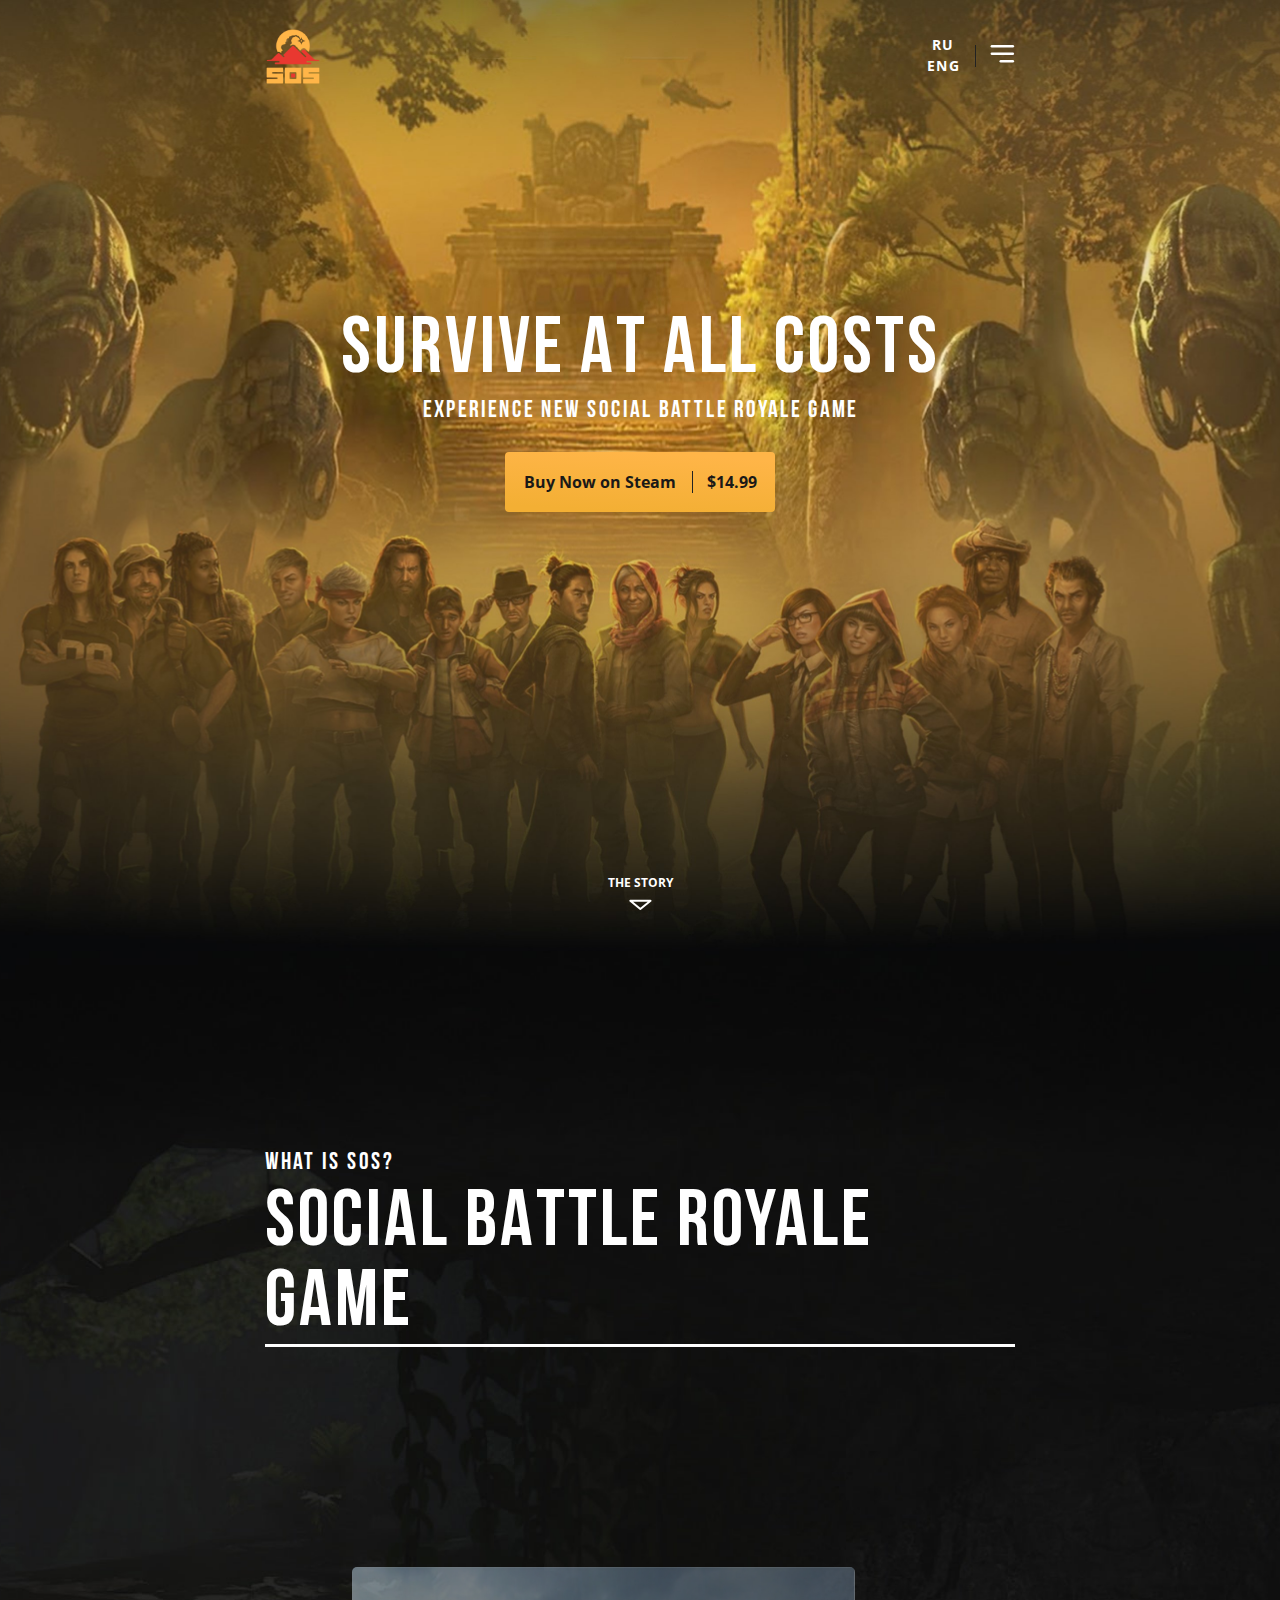
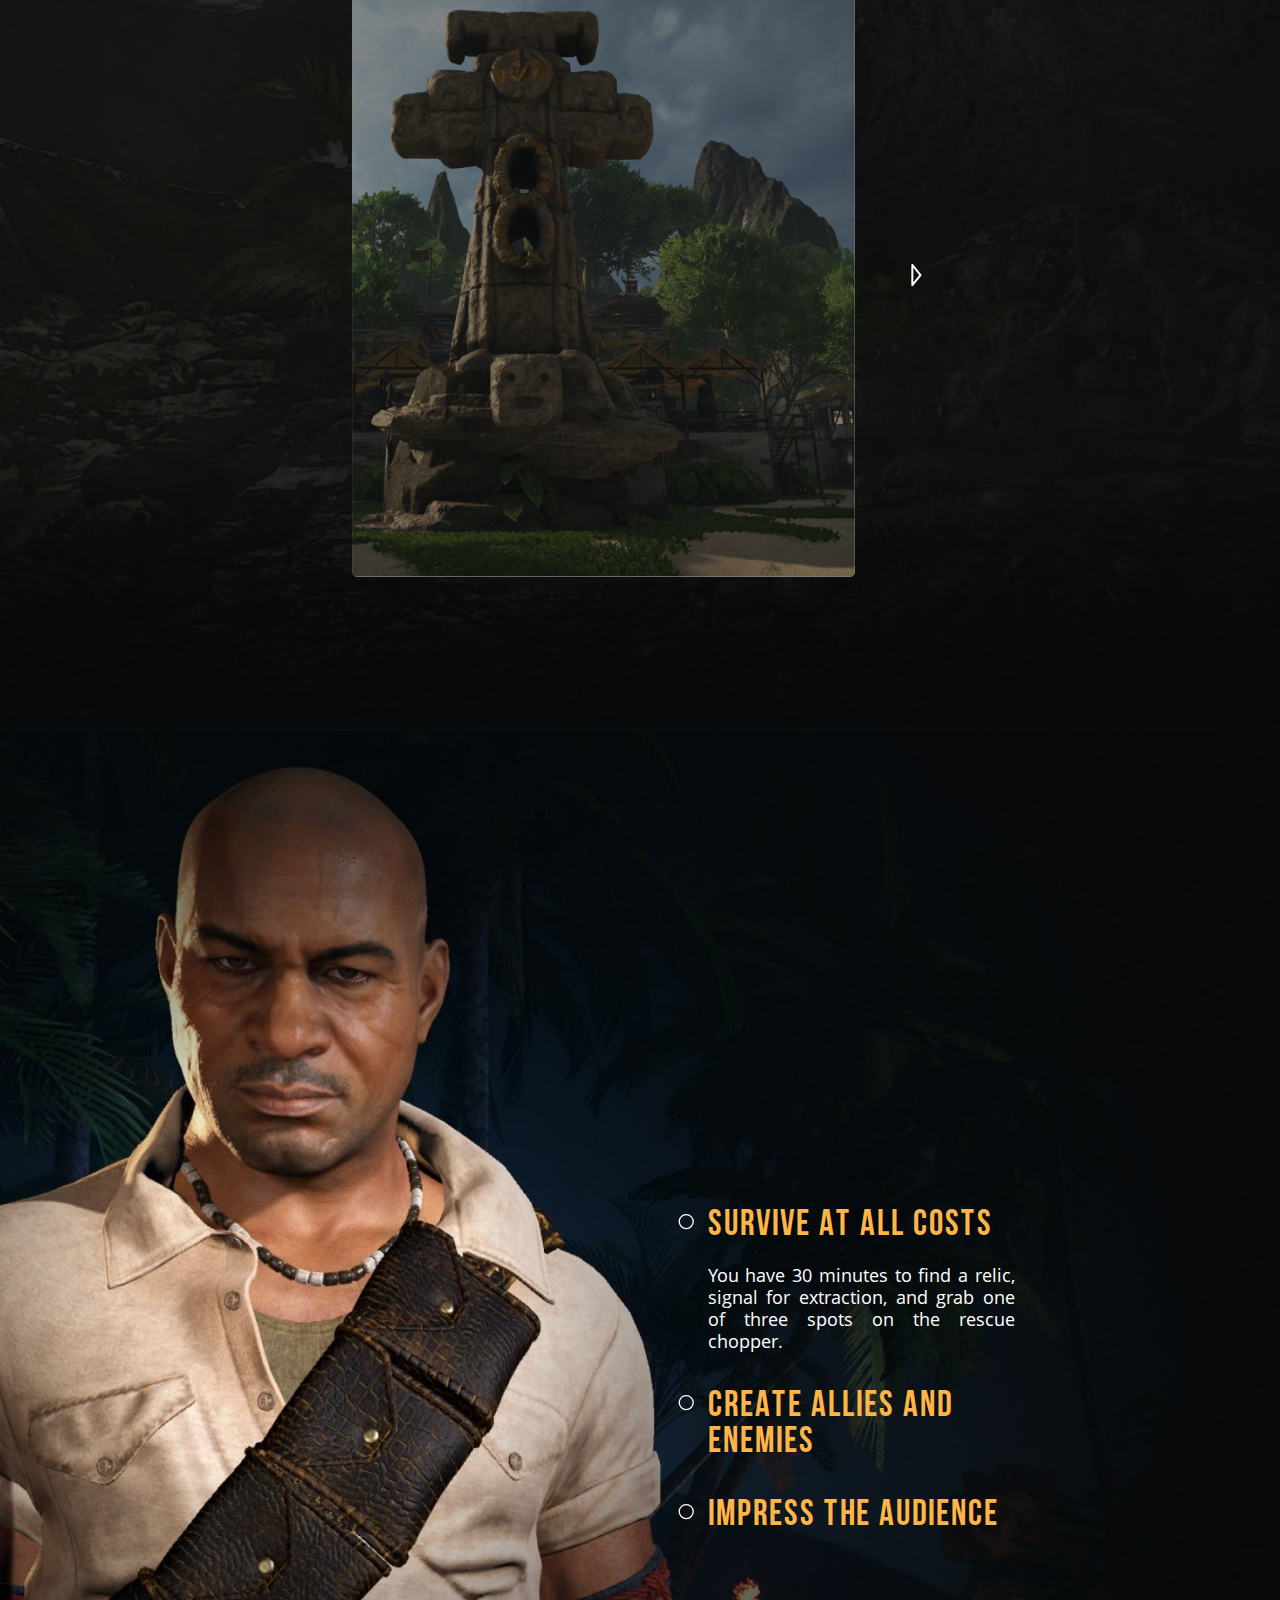
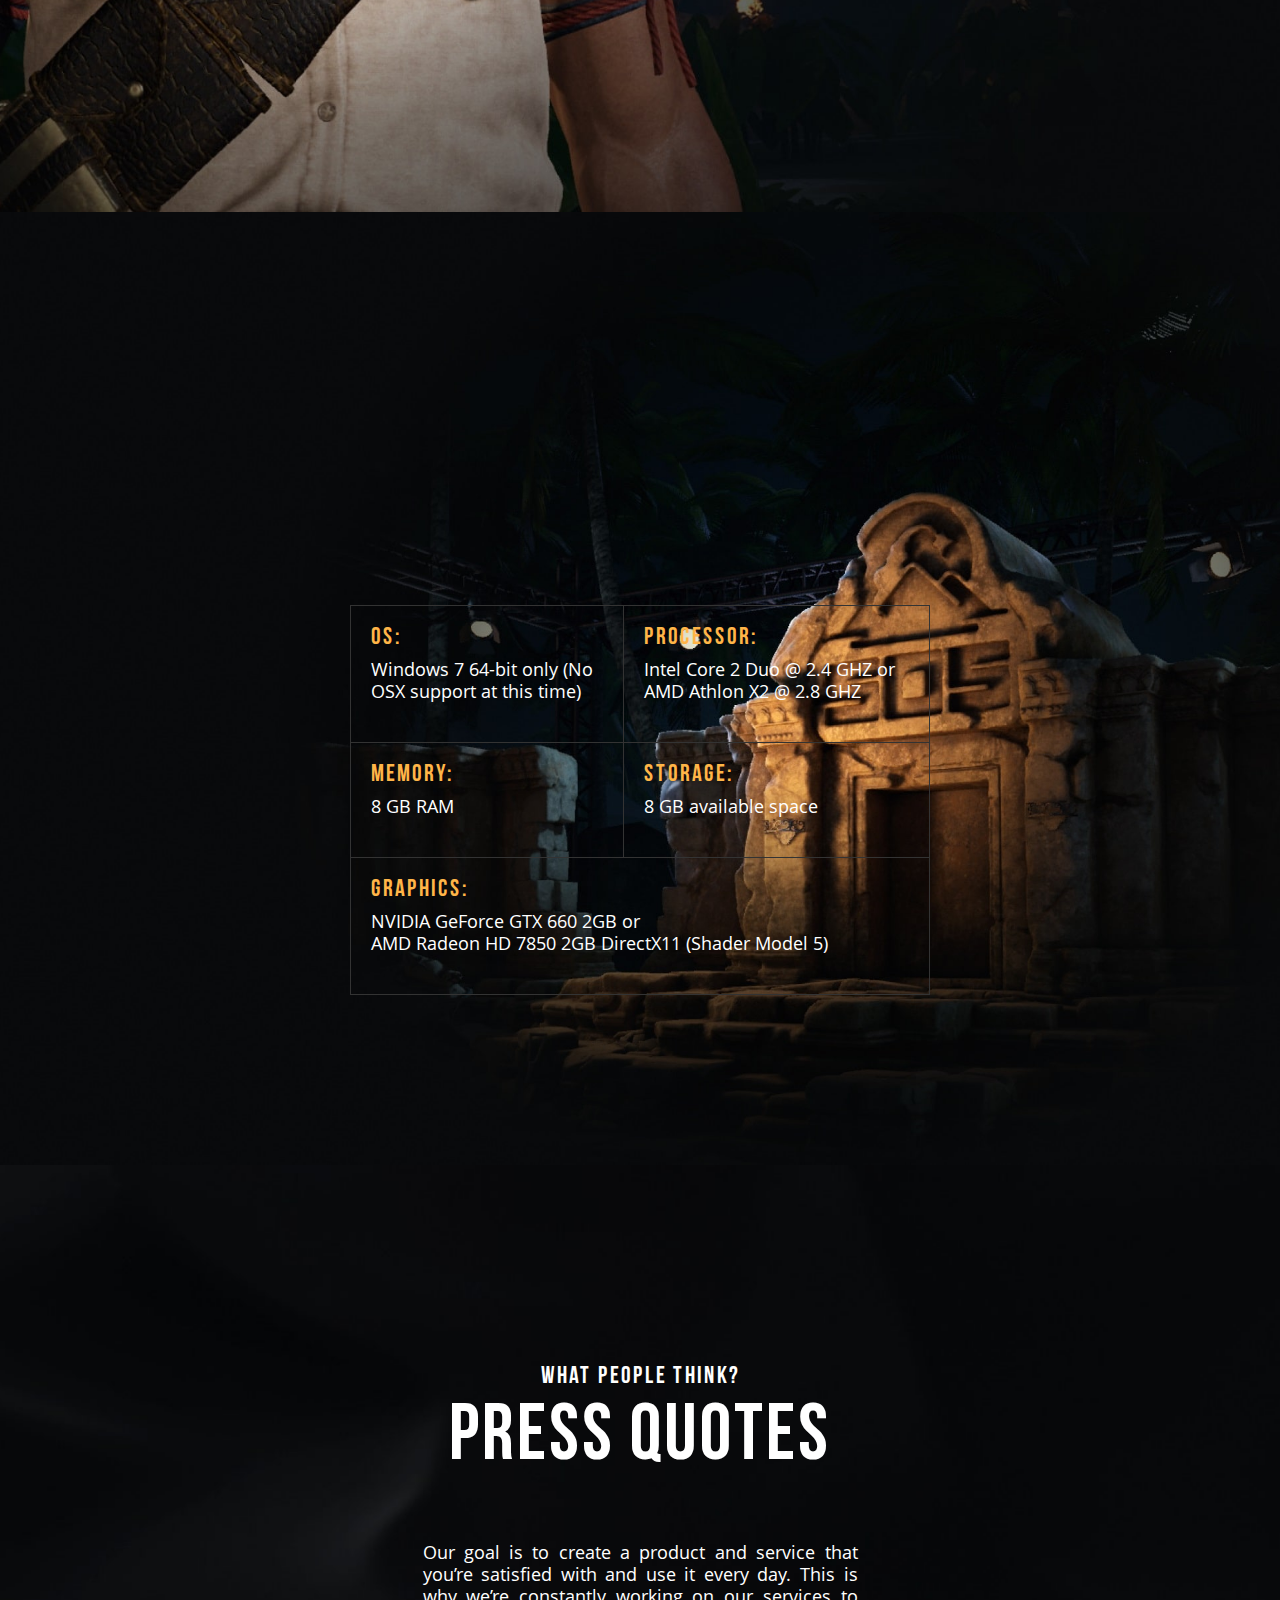
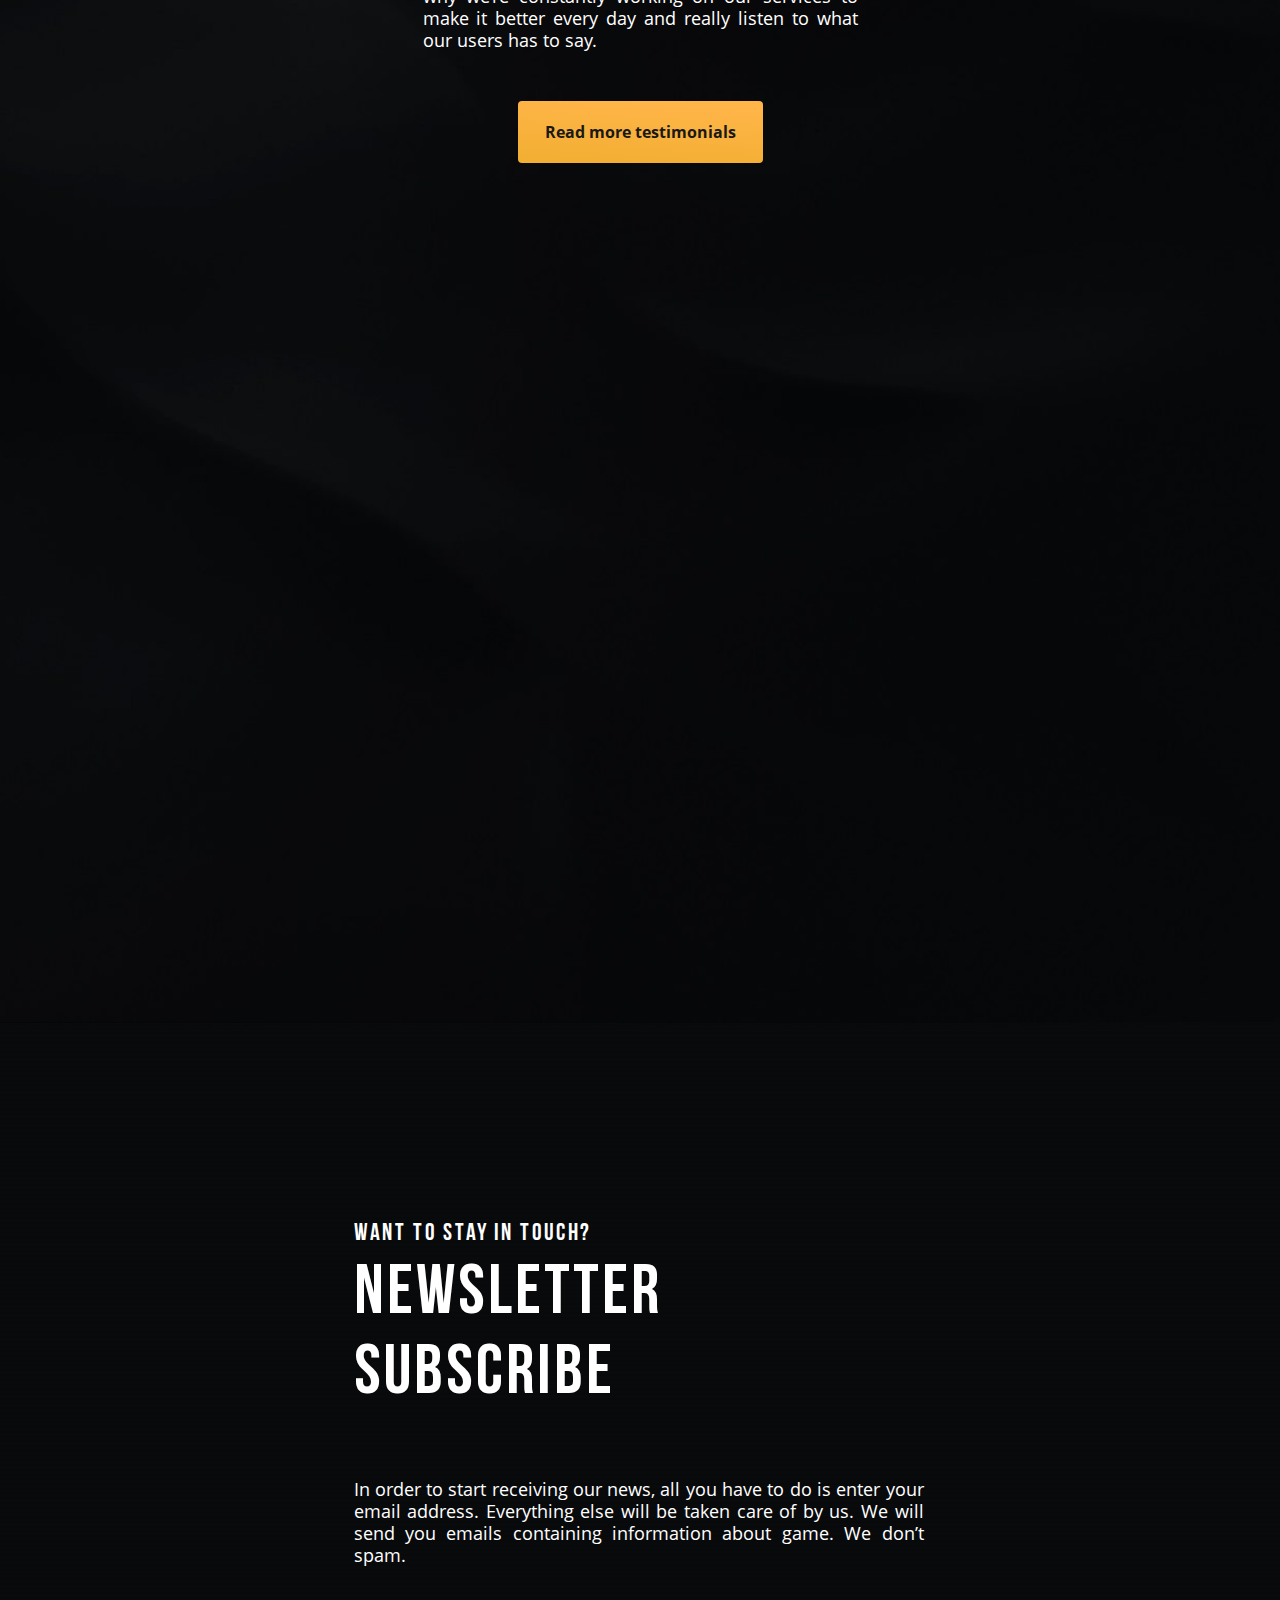
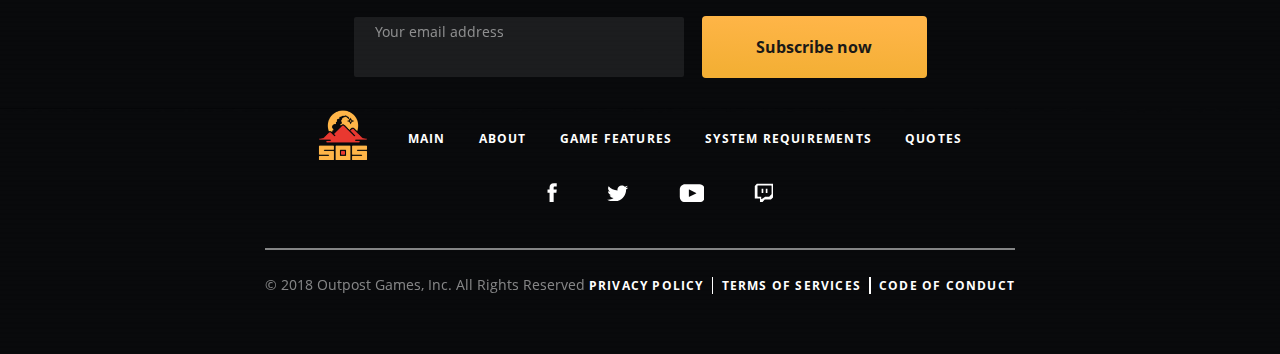
==== commit 0ab2ad78: "added animation" ====
--- a/src/en/index.html
+++ b/src/en/index.html
@@ -5,6 +5,7 @@
     <meta name="viewport" content="width=device-width, initial-scale=1.0">
     <title>Game</title>
     <link rel="stylesheet" href="../css/normalize.css">
+    <link rel="stylesheet" href="../css/animate.css">
     <link rel="stylesheet" href="../css/style.css">
 </head>
 <body>
@@ -63,8 +64,8 @@
             </nav>
             <!-- /.navbar -->
             <div class="hero-content">
-                <h1 class="hero-content__title">SURVIVE AT ALL COSTS</h1>
-                <span class="hero-content__subtitle">Experience new social battle royale game</span>
+                <h1 class="hero-content__title wow slideInRight" data-wow-duration="1s">SURVIVE AT ALL COSTS</h1>
+                <span class="hero-content__subtitle wow slideInLeft" data-wow-duration="1s">Experience new social battle royale game</span>
                 <button class="btn hero-content__btn">
                     <span class="btn-text">Buy Now on Steam</span>
                     <span class="btn-price">$14.99</span>
@@ -88,7 +89,7 @@
                 <div class="story-text">
                     <span class="story-text__pretitle">What is SOS?</span>
                     <h3 class="story-text__title">social battle royale game</h3>
-                    <span class="story-text__subtitle">
+                    <span class="story-text__subtitle wow slideInLeft" data-wow-duration="1s">
                         Each round, you and 15 other contestants compete to
                         escape a deadly island filled with monsters. The trick is: three people can survive. Will you run
                         solo or form friendships with others to escape? 
@@ -118,8 +119,8 @@
         <div class="container">
             <div class="features-block">
                 <div class="features-text">
-                    <span class="features-text__pretitle">What’s so special?</span>
-                    <h3 class="features-text__title">features</h3>
+                    <span class="features-text__pretitle wow bounceInDown" data-wow-duration="1s">What’s so special?</span>
+                    <h3 class="features-text__title wow bounceInDown" data-wow-duration="1s">features</h3>
                     <div class="features-plan">
                         <h4 class="features-plan__title">SURVIVE AT ALL COSTS</h4>
                         <span class="features-plan__description">You have 30 minutes to find a relic, signal for extraction, and grab one of three spots on the rescue chopper.</span>
@@ -138,8 +139,8 @@
         <div class="container">
             <div class="system-block">
                 <div class="system-text">
-                    <span class="system-text__pretitle">Can My Computer Run this game?</span>
-                    <h3 class="system-text__title">system requirements</h3>
+                    <span class="system-text__pretitle wow bounceInDown" data-wow-duration="1s">Can My Computer Run this game?</span>
+                    <h3 class="system-text__title wow bounceInDown" data-wow-duration="1s">system requirements</h3>
                 </div>
                 <!-- /.system-text -->
                 <div class="system-req">
@@ -203,7 +204,7 @@
                 </div>
                 <!-- /.quotes-text -->
                 <div class="quotes-reviews">
-                    <div class="quote">
+                    <div class="quote wow slideInRight" data-wow-duration="1s">
                         <div class="quote-header">
                             <div class="quote-header__person">
                                 <img src="../img/quotes/user1.jpg" alt="User1" class="quote-header__img">
@@ -225,7 +226,7 @@
                     </div>
                     <!-- /.quote -->
 
-                    <div class="quote">
+                    <div class="quote wow slideInLeft" data-wow-duration="1s">
                         <div class="quote-header">
                             <div class="quote-header__person">
                                 <img src="../img/quotes/user2.jpg" alt="User2" class="quote-header__img">
@@ -247,7 +248,7 @@
                     </div>
                     <!-- /.quote -->
 
-                    <div class="quote quote-third">
+                    <div class="quote quote-third wow slideInRight" data-wow-duration="2s">
                         <div class="quote-header">
                             <div class="quote-header__person">
                                 <img src="../img/quotes/user3.jpg" alt="User3" class="quote-header__img">
@@ -279,7 +280,7 @@
     <section class="subscribe">
         <div class="container">
             <div class="subscribe-block">
-                <div class="subscribe-img">
+                <div class="subscribe-img wow slideInLeft" data-wow-duration="1s">
                     <img src="../img/subscribe/image.jpg" alt="subscribe" class="subscribe-img_image">
                 </div>
                 <!-- /.subscribe-img -->
@@ -349,6 +350,7 @@
         <!-- /.container -->
     </footer>
     <!-- /.footer -->
+    <script src="../js/wow.min.js"></script>
     <script src="../js/main.js"></script>
 </body>
 </html>--- a/src/css/style.css
+++ b/src/css/style.css
@@ -25,6 +25,10 @@
 * {
   -webkit-box-sizing: border-box;
           box-sizing: border-box;
+}
+
+html {
+  scroll-behavior: smooth;
 }
 
 body {
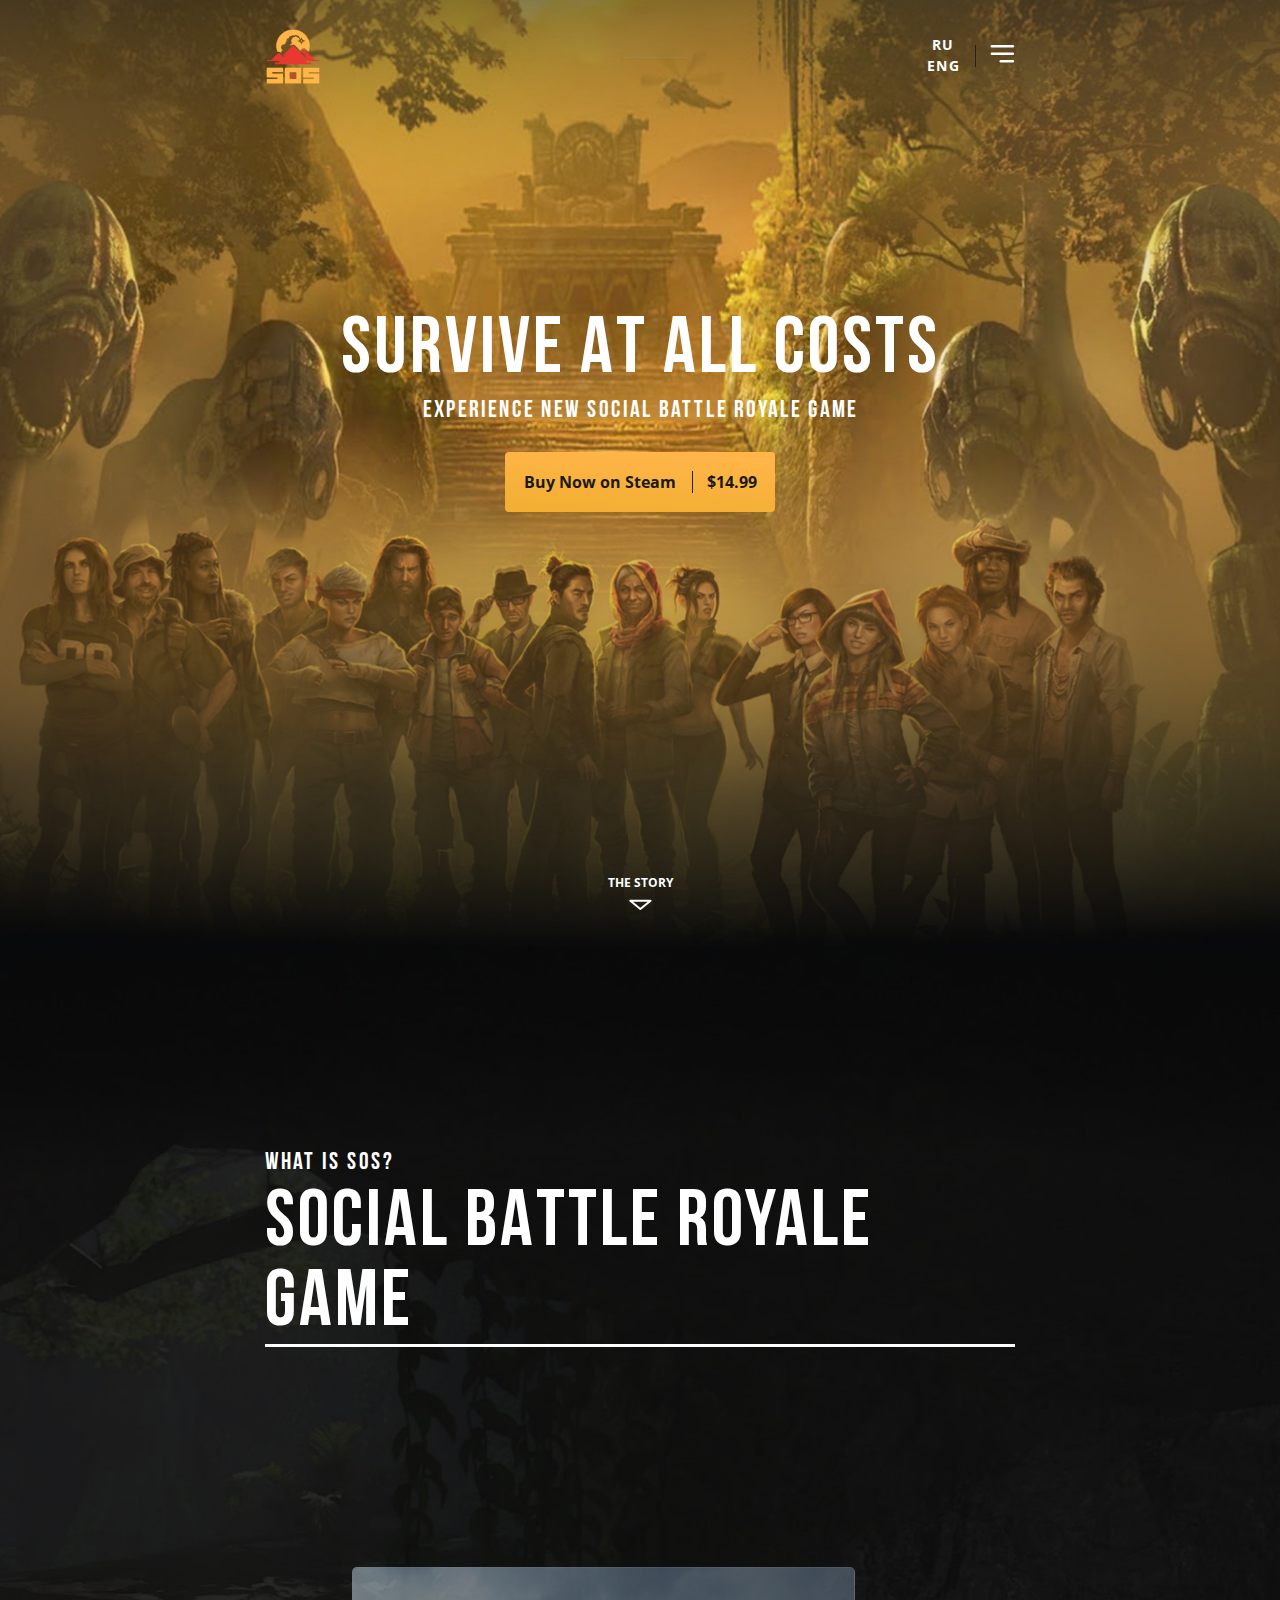
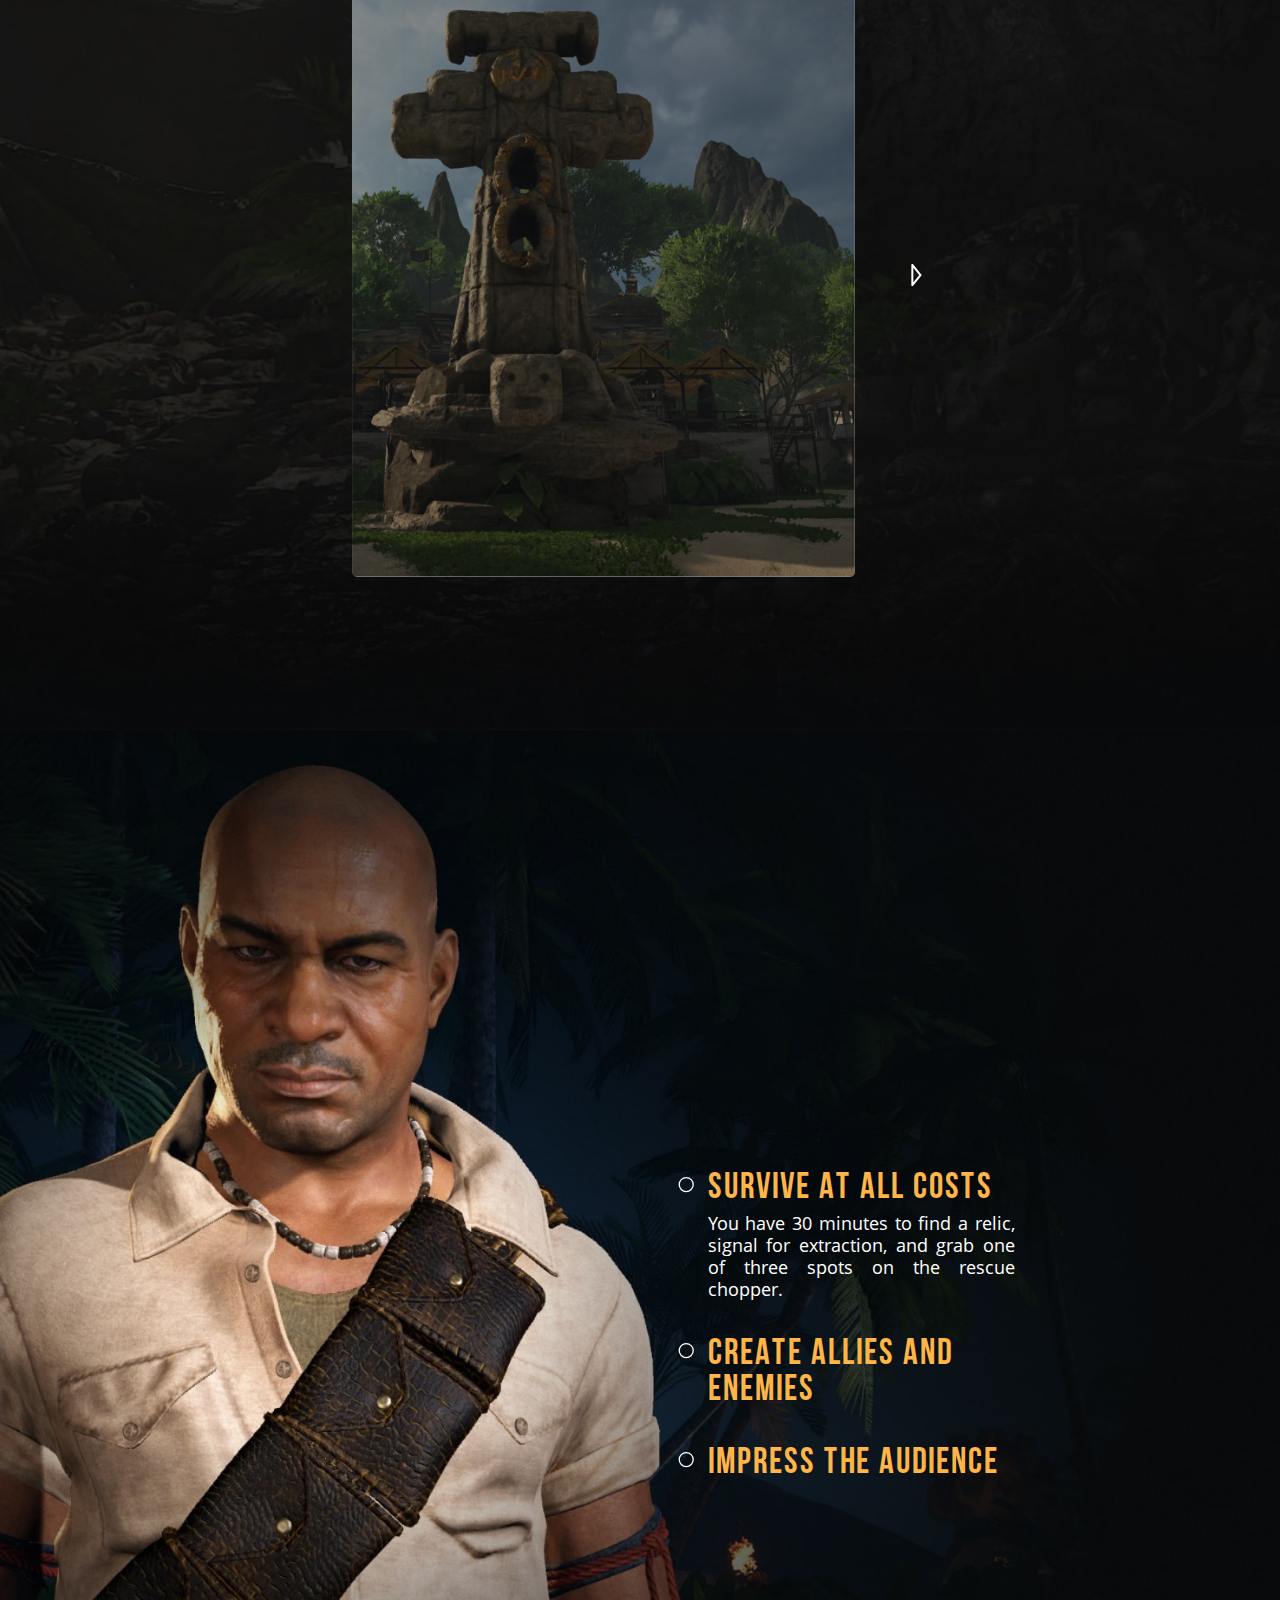
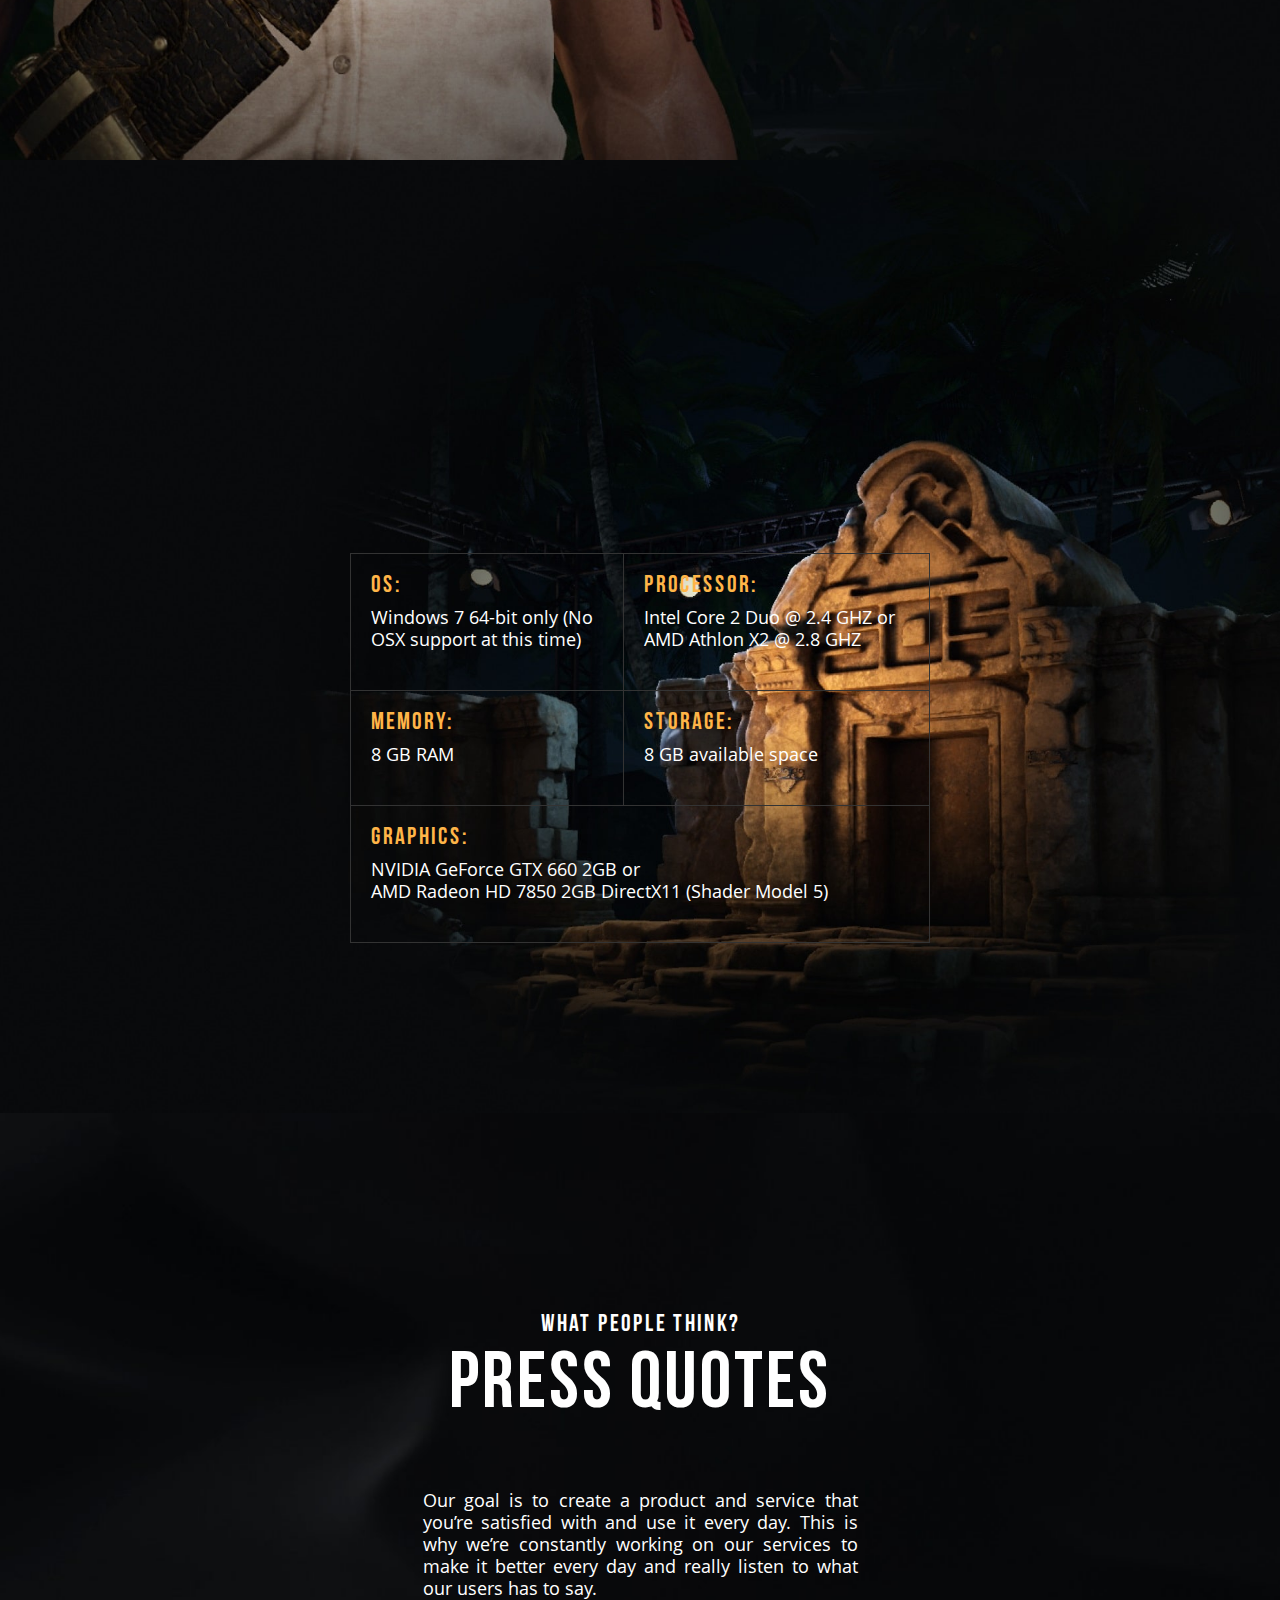
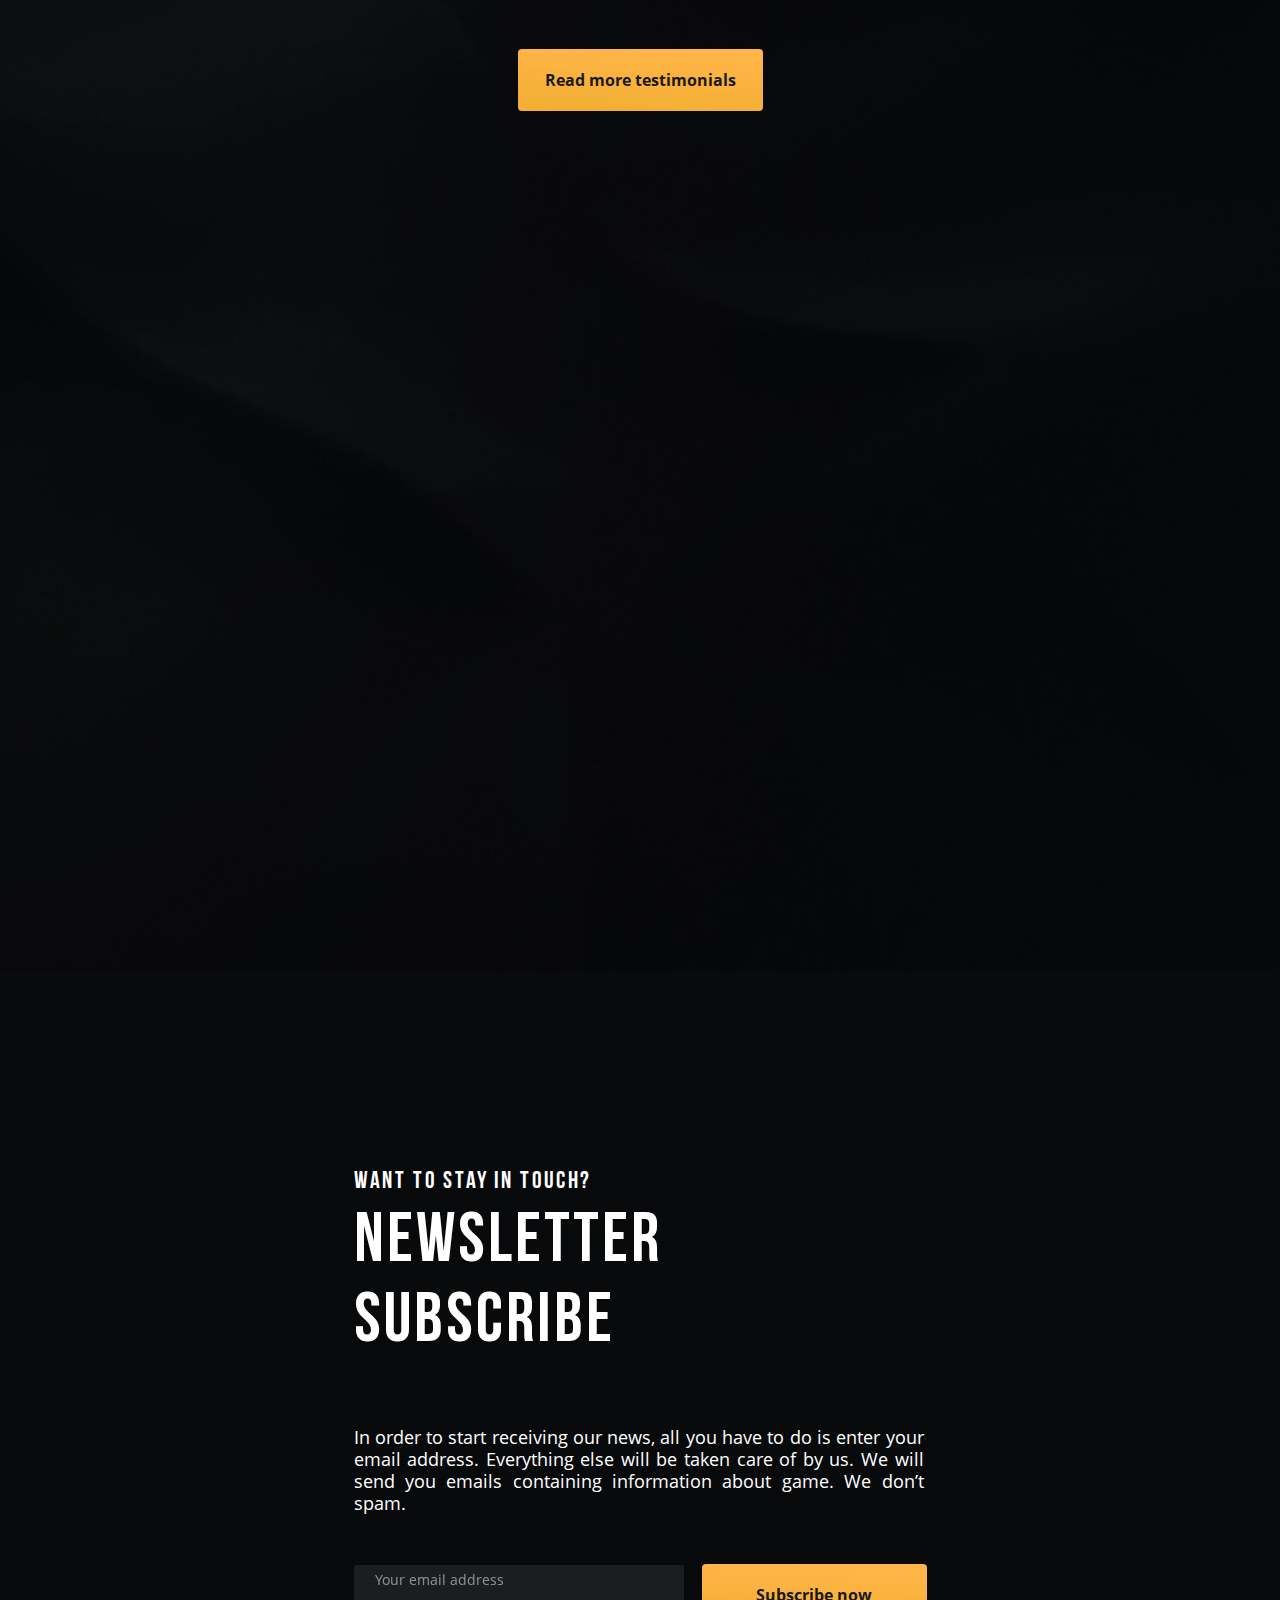
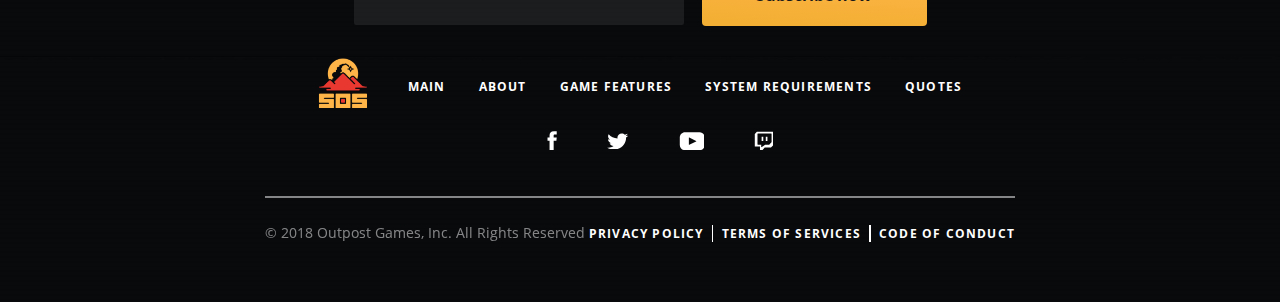
==== commit 00b088c2: "optimize site and create favicon" ====
--- a/src/en/index.html
+++ b/src/en/index.html
@@ -3,10 +3,15 @@
 <head>
     <meta charset="UTF-8">
     <meta name="viewport" content="width=device-width, initial-scale=1.0">
-    <title>Game</title>
+    <title>Survive at all costs</title>
     <link rel="stylesheet" href="../css/normalize.css">
     <link rel="stylesheet" href="../css/animate.css">
     <link rel="stylesheet" href="../css/style.css">
+
+    <link rel="apple-touch-icon" sizes="180x180" href="../img/favicon/apple-touch-icon.png">
+    <link rel="icon" type="image/png" sizes="32x32" href="../img/favicon/favicon-32x32.png">
+    <link rel="icon" type="image/png" sizes="16x16" href="../img/favicon/favicon-16x16.png">
+    <link rel="manifest" href="../img/favicon/site.webmanifest">
 </head>
 <body>
     <div class="modal disable">
--- a/src/css/style.css
+++ b/src/css/style.css
@@ -726,7 +726,7 @@
   font-weight: 900;
 }
 
-.features-plan__title:first {
+.features-plan__title:first-child {
   margin: 0;
   margin-bottom: 5px;
 }
